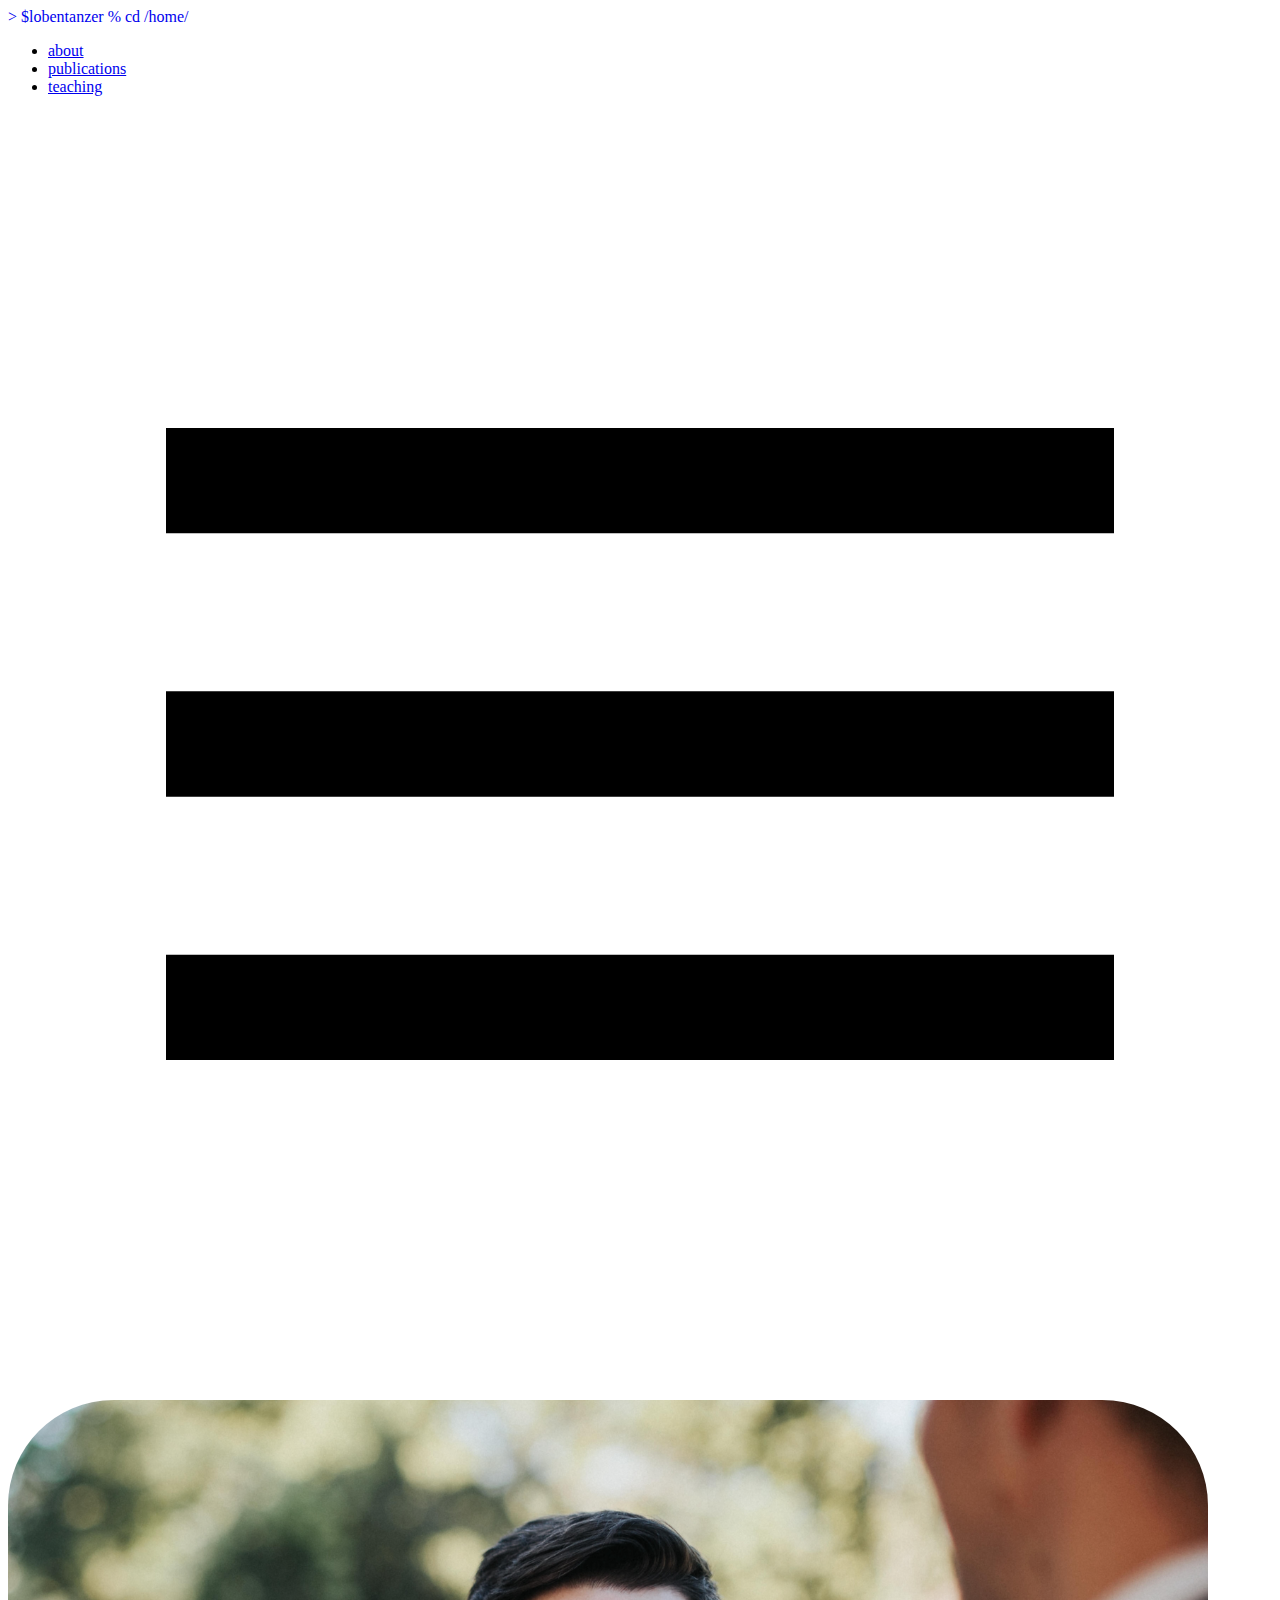
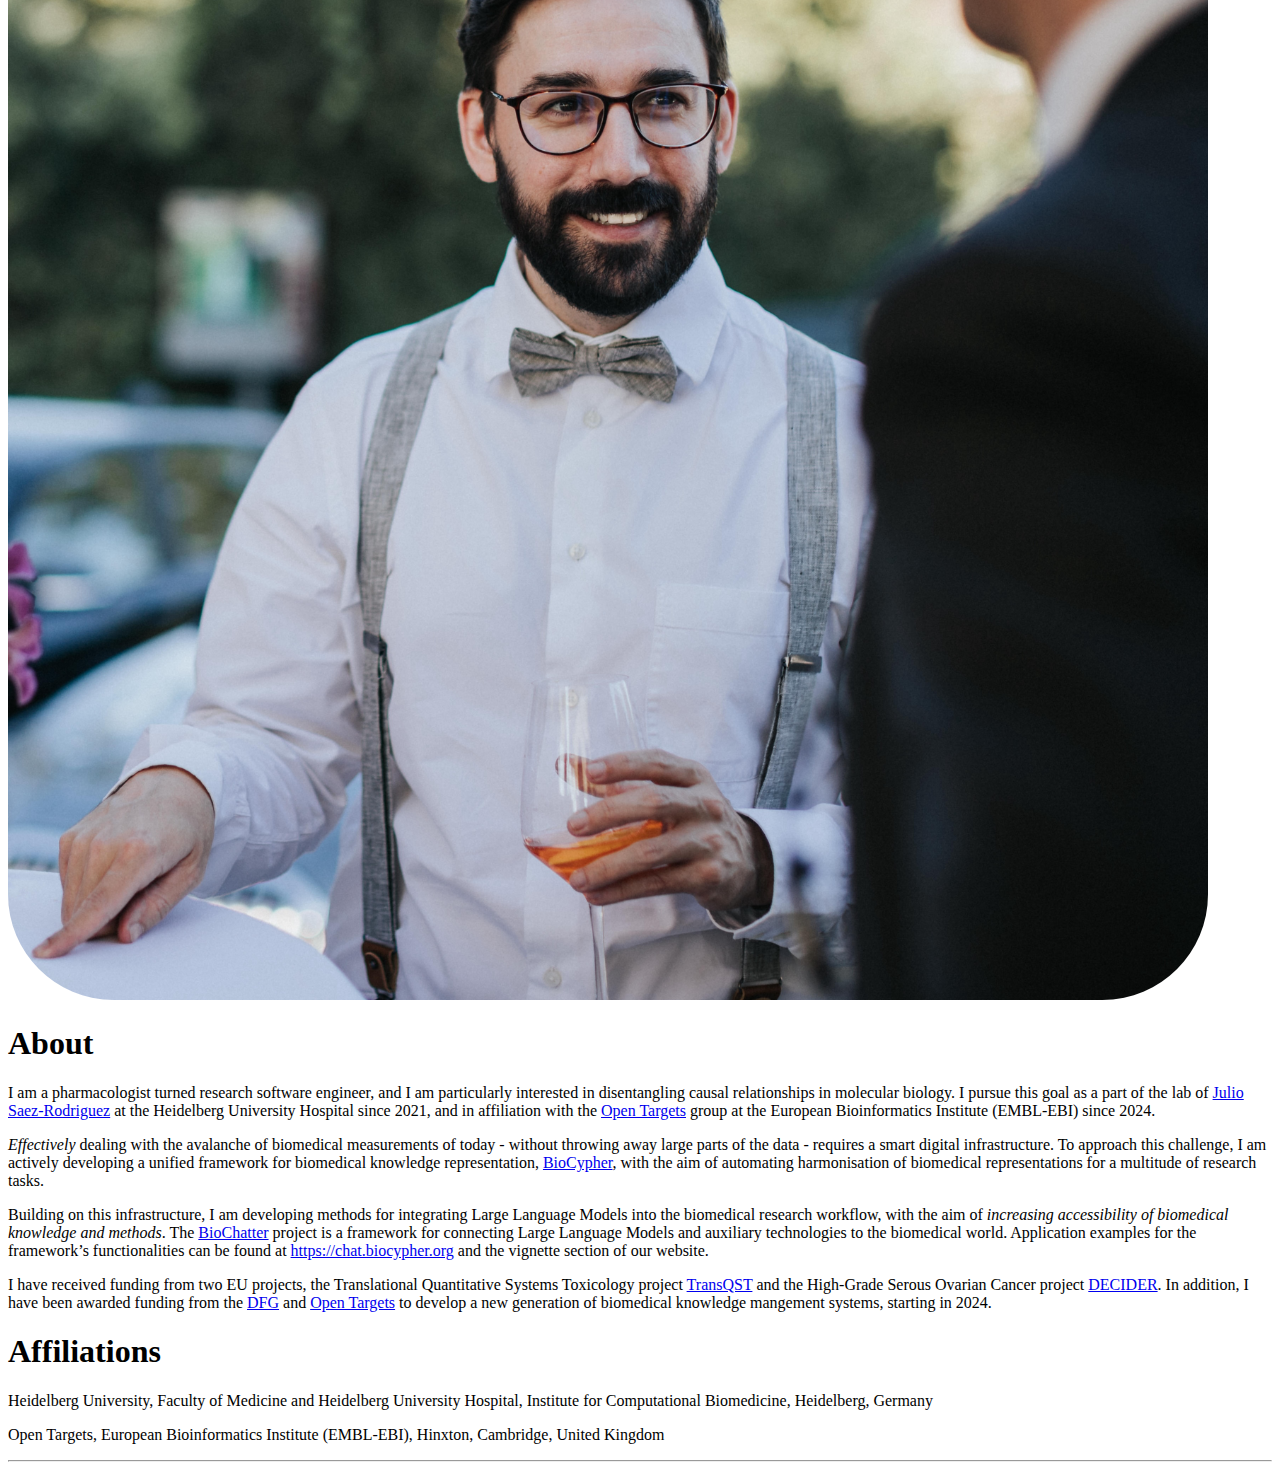
==== about/index.html @ 51810b7b "deploy: slobentanzer/home@6bf77ab55520aca14e0650ab91339bc1e451df35" ====
<!DOCTYPE html>
<html lang="en">
    <head>
        <meta charset="UTF-8">
<meta http-equiv="X-UA-Compatible" content="ie=edge">

<meta name="viewport" content="width=device-width, initial-scale=1, shrink-to-fit=no">
<meta name="author" content="Sebastian Lobentanzer ">
<meta name="description" content="About I am a pharmacologist turned research software engineer, and I am particularly interested in disentangling causal relationships in molecular biology. I pursue this goal as a part of the lab of Julio Saez-Rodriguez at the Heidelberg University Hospital since 2021, and in affiliation with the Open Targets group at the European Bioinformatics Institute (EMBL-EBI) since 2024.
Effectively dealing with the avalanche of biomedical measurements of today - without throwing away large parts of the data - requires a smart digital infrastructure." />
<meta name="keywords" content="" />
<meta name="robots" content="noodp" />
<meta name="theme-color" content="" />
<link rel="canonical" href="https://slobentanzer.github.io/about/" />


    <title>
        
             :: sebastian lobentanzer 
        
    </title>





<link rel="stylesheet" href="https://slobentanzer.github.io/main.949191c1dcc9c4a887997048b240354e47152016d821198f89448496ba42e491.css" integrity="sha256-lJGRwdzJxKiHmXBIskA1TkcVIBbYIRmPiUSElrpC5JE=">



    <link rel="apple-touch-icon" sizes="180x180" href="https://slobentanzer.github.io/apple-touch-icon.png">
    <link rel="icon" type="image/png" sizes="32x32" href="https://slobentanzer.github.io/favicon-32x32.png">
    <link rel="icon" type="image/png" sizes="16x16" href="https://slobentanzer.github.io/favicon-16x16.png">
    <link rel="manifest" href="https://slobentanzer.github.io/site.webmanifest">
    <link rel="mask-icon" href="https://slobentanzer.github.io/safari-pinned-tab.svg" color="">
    <link rel="shortcut icon" href="https://slobentanzer.github.io/favicon.ico">
    <meta name="msapplication-TileColor" content="">


<meta itemprop="name" content="">
<meta itemprop="description" content="About I am a pharmacologist turned research software engineer, and I am particularly interested in disentangling causal relationships in molecular biology. I pursue this goal as a part of the lab of Julio Saez-Rodriguez at the Heidelberg University Hospital since 2021, and in affiliation with the Open Targets group at the European Bioinformatics Institute (EMBL-EBI) since 2024.
Effectively dealing with the avalanche of biomedical measurements of today - without throwing away large parts of the data - requires a smart digital infrastructure.">

<meta itemprop="wordCount" content="253"><meta itemprop="image" content="https://slobentanzer.github.io"/>
<meta itemprop="keywords" content="" />
<meta name="twitter:card" content="summary_large_image"/>
<meta name="twitter:image" content="https://slobentanzer.github.io"/>

<meta name="twitter:title" content=""/>
<meta name="twitter:description" content="About I am a pharmacologist turned research software engineer, and I am particularly interested in disentangling causal relationships in molecular biology. I pursue this goal as a part of the lab of Julio Saez-Rodriguez at the Heidelberg University Hospital since 2021, and in affiliation with the Open Targets group at the European Bioinformatics Institute (EMBL-EBI) since 2024.
Effectively dealing with the avalanche of biomedical measurements of today - without throwing away large parts of the data - requires a smart digital infrastructure."/>



    <meta property="og:title" content="" />
<meta property="og:description" content="About I am a pharmacologist turned research software engineer, and I am particularly interested in disentangling causal relationships in molecular biology. I pursue this goal as a part of the lab of Julio Saez-Rodriguez at the Heidelberg University Hospital since 2021, and in affiliation with the Open Targets group at the European Bioinformatics Institute (EMBL-EBI) since 2024.
Effectively dealing with the avalanche of biomedical measurements of today - without throwing away large parts of the data - requires a smart digital infrastructure." />
<meta property="og:type" content="article" />
<meta property="og:url" content="https://slobentanzer.github.io/about/" /><meta property="og:image" content="https://slobentanzer.github.io"/><meta property="article:section" content="" />


















    </head>

    
        <body>
    
    
        <div class="container">
            <header class="header">
    <span class="header__inner">
        <a href="https://slobentanzer.github.io/" style="text-decoration: none;">
    <div class="logo">
        
            <span class="logo__mark">&gt;</span>
            <span class="logo__text ">
                $lobentanzer % cd /home/</span>
            <span class="logo__cursor" style=
                  "
                   
                   ">
            </span>
        
    </div>
</a>


        <span class="header__right">
            
                <nav class="menu">
    <ul class="menu__inner"><li><a href="https://slobentanzer.github.io/about/">about</a></li><li><a href="https://slobentanzer.github.io/publications/">publications</a></li><li><a href="https://slobentanzer.github.io/teaching/">teaching</a></li>
    </ul>
</nav>

                <span class="menu-trigger">
                    <svg xmlns="http://www.w3.org/2000/svg" viewBox="0 0 24 24">
                        <path d="M0 0h24v24H0z" fill="none"/>
                        <path d="M3 18h18v-2H3v2zm0-5h18v-2H3v2zm0-7v2h18V6H3z"/>
                    </svg>
                </span>
            
        </span>
    </span>
</header>


            <div class="content">
                
    <main class="post">

        <div class="post-info">
            
            </p>
        </div>

        <article>
            <h2 class="post-title"><a href="https://slobentanzer.github.io/about/"></a></h2>

            
            
            

            <div class="post-content">
                <p><img src="https://slobentanzer.github.io/images/full_frame_1200_rounded_edges.png" alt="Profile Picture"></p>
<h1 id="about">About</h1>
<p>I am a pharmacologist turned research software engineer, and I am particularly
interested in disentangling causal relationships in molecular biology. I pursue
this goal as a part of the lab of <a href="https://saezlab.org">Julio Saez-Rodriguez</a> at
the Heidelberg University Hospital since 2021, and in affiliation with the <a href="https://opentargets.org">Open
Targets</a> group at the European Bioinformatics Institute
(EMBL-EBI) since 2024.</p>
<p><em>Effectively</em> dealing with the avalanche of biomedical measurements of
today - without throwing away large parts of the data -  requires a smart
digital infrastructure. To approach this challenge, I am actively developing a
unified framework for biomedical knowledge representation,
<a href="https://biocypher.org">BioCypher</a>, with the aim of automating harmonisation of
biomedical representations for a multitude of research tasks.</p>
<p>Building on this infrastructure, I am developing methods for integrating Large
Language Models into the biomedical research workflow, with the aim of
<em>increasing accessibility of biomedical knowledge and methods</em>. The
<a href="https://biochatter.org">BioChatter</a> project is a framework for connecting Large
Language Models and auxiliary technologies to the biomedical world. Application
examples for the framework&rsquo;s functionalities can be found at
<a href="https://chat.biocypher.org">https://chat.biocypher.org</a> and the vignette
section of our website.</p>
<p>I have received funding from two EU projects, the Translational Quantitative
Systems Toxicology project <a href="https://transqst.org">TransQST</a> and the High-Grade
Serous Ovarian Cancer project <a href="https://deciderproject.eu">DECIDER</a>. In addition,
I have been awarded funding from the <a href="https://dfg.de">DFG</a> and <a href="https://www.opentargets.org">Open
Targets</a> to develop a new generation of biomedical
knowledge mangement systems, starting in 2024.</p>
<h1 id="affiliations">Affiliations</h1>
<p>Heidelberg University, Faculty of Medicine and Heidelberg University Hospital,
Institute for Computational Biomedicine, Heidelberg, Germany</p>
<p>Open Targets, European Bioinformatics Institute (EMBL-EBI), Hinxton, Cambridge,
United Kingdom</p>

            </div>
        </article>

        <hr />

        <div class="post-info">
            
            
  		</div>
    </main>

            </div>

            
                <footer class="footer">
    
    
</footer>

            
        </div>

        



<script type="text/javascript" src="https://slobentanzer.github.io/bundle.min.205d491810c28f95aa953fae884e1c27abe13fdf93ec63b882d0036b248d4a6282eb2d134e4e7225c6ad6e86db87b08488a361ca4a7383d01fcff43f3d57b9c3.js" integrity="sha512-IF1JGBDCj5WqlT&#43;uiE4cJ6vhP9&#43;T7GO4gtADaySNSmKC6y0TTk5yJcatbobbh7CEiKNhykpzg9Afz/Q/PVe5ww=="></script>




    </body>
</html>
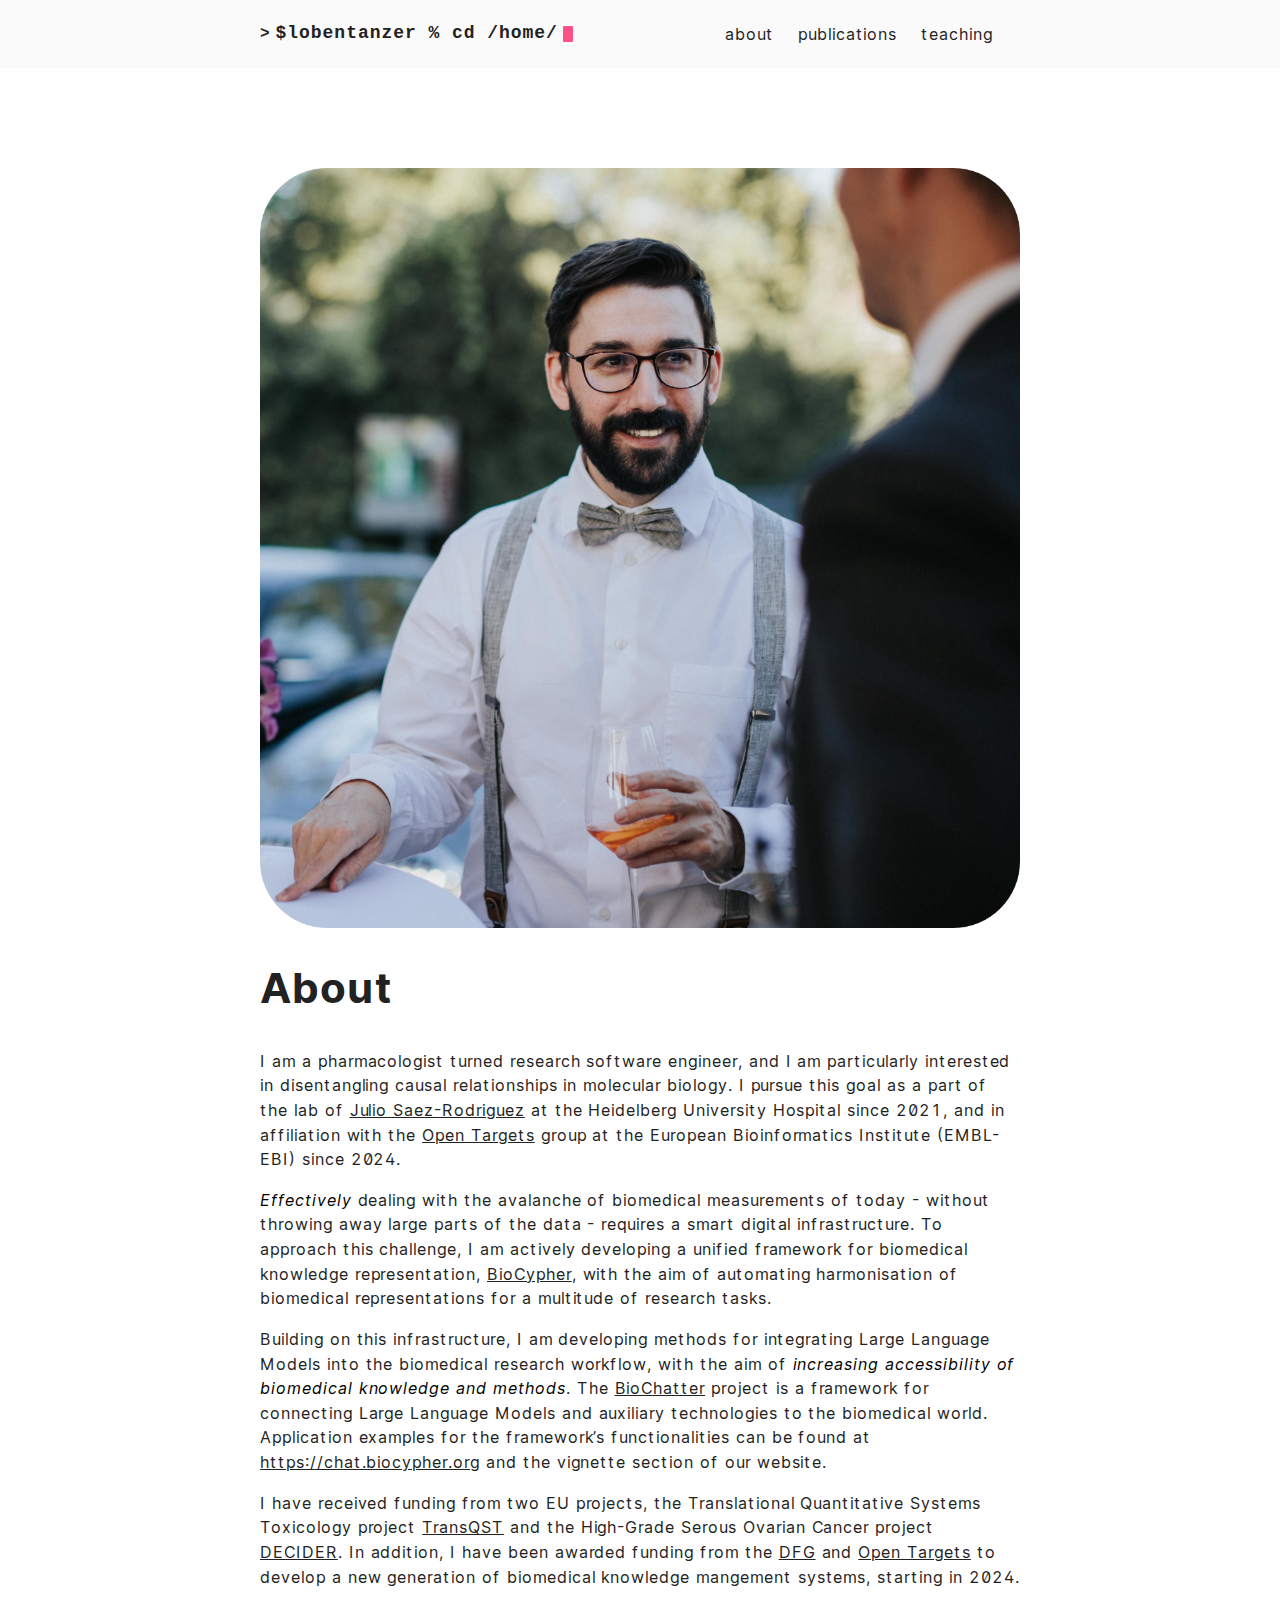
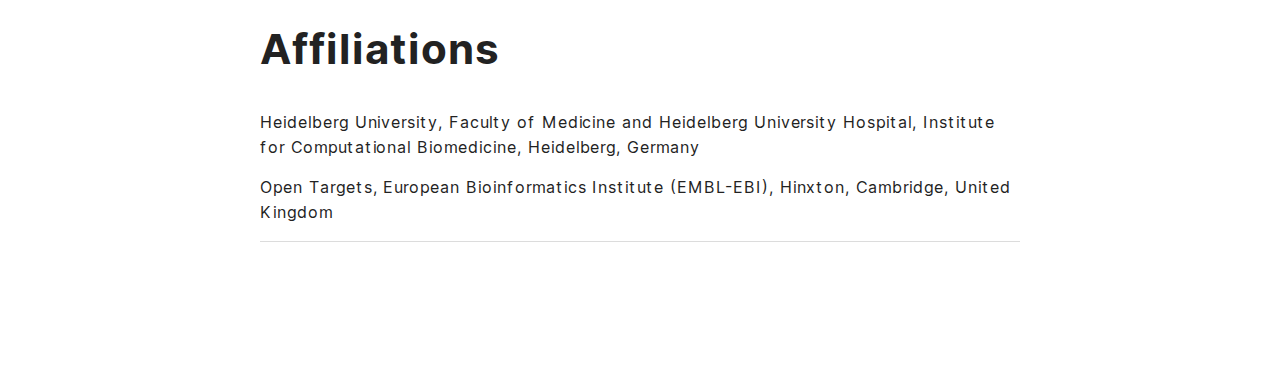
==== commit babbbaed: "deploy: slobentanzer/home@2eb5f9c3fd6d29c1fdbb3e0ebb2cbd7f2d37437a" ====
--- a/about/index.html
+++ b/about/index.html
@@ -5,35 +5,44 @@
 <meta http-equiv="X-UA-Compatible" content="ie=edge">
 
 <meta name="viewport" content="width=device-width, initial-scale=1, shrink-to-fit=no">
-<meta name="author" content="Sebastian Lobentanzer ">
-<meta name="description" content="About I am a pharmacologist turned research software engineer, and I am particularly interested in disentangling causal relationships in molecular biology. I pursue this goal as a part of the lab of Julio Saez-Rodriguez at the Heidelberg University Hospital since 2021, and in affiliation with the Open Targets group at the European Bioinformatics Institute (EMBL-EBI) since 2024.
+<meta name="author"
+    content="">
+<meta name="description"
+    content="About I am a pharmacologist turned research software engineer, and I am particularly interested in disentangling causal relationships in molecular biology. I pursue this goal as a part of the lab of Julio Saez-Rodriguez at the Heidelberg University Hospital since 2021, and in affiliation with the Open Targets group at the European Bioinformatics Institute (EMBL-EBI) since 2024.
 Effectively dealing with the avalanche of biomedical measurements of today - without throwing away large parts of the data - requires a smart digital infrastructure." />
-<meta name="keywords" content="" />
+<meta name="keywords"
+    content="" />
 <meta name="robots" content="noodp" />
 <meta name="theme-color" content="" />
 <link rel="canonical" href="https://slobentanzer.github.io/about/" />
 
 
-    <title>
-        
-             :: sebastian lobentanzer 
-        
-    </title>
-
-
-
-
-
-<link rel="stylesheet" href="https://slobentanzer.github.io/main.949191c1dcc9c4a887997048b240354e47152016d821198f89448496ba42e491.css" integrity="sha256-lJGRwdzJxKiHmXBIskA1TkcVIBbYIRmPiUSElrpC5JE=">
-
-
-
-    <link rel="apple-touch-icon" sizes="180x180" href="https://slobentanzer.github.io/apple-touch-icon.png">
-    <link rel="icon" type="image/png" sizes="32x32" href="https://slobentanzer.github.io/favicon-32x32.png">
-    <link rel="icon" type="image/png" sizes="16x16" href="https://slobentanzer.github.io/favicon-16x16.png">
-    <link rel="manifest" href="https://slobentanzer.github.io/site.webmanifest">
-    <link rel="mask-icon" href="https://slobentanzer.github.io/safari-pinned-tab.svg" color="">
-    <link rel="shortcut icon" href="https://slobentanzer.github.io/favicon.ico">
+<title>
+    
+     :: Sebastian Lobentanzer 
+    
+</title>
+
+
+
+
+
+<link rel="stylesheet" href="/main.min.ab5336003ba331300318b49292c672210905baf1ef5410a739f647e70c8808fa.css" integrity="sha256-q1M2ADujMTADGLSSksZyIQkFuvHvVBCnOfZH5wyICPo=" crossorigin="anonymous">
+
+
+
+
+
+<link rel="stylesheet" type="text/css" href="css/custom.css">
+
+
+
+    <link rel="apple-touch-icon" sizes="180x180" href="/apple-touch-icon.png">
+    <link rel="icon" type="image/png" sizes="32x32" href="/favicon-32x32.png">
+    <link rel="icon" type="image/png" sizes="16x16" href="/favicon-16x16.png">
+    <link rel="manifest" href="/site.webmanifest">
+    <link rel="mask-icon" href="/safari-pinned-tab.svg" color="">
+    <link rel="shortcut icon" href="/favicon.ico">
     <meta name="msapplication-TileColor" content="">
 
 
@@ -52,7 +61,7 @@
 
 
 
-    <meta property="og:title" content="" />
+<meta property="og:title" content="" />
 <meta property="og:description" content="About I am a pharmacologist turned research software engineer, and I am particularly interested in disentangling causal relationships in molecular biology. I pursue this goal as a part of the lab of Julio Saez-Rodriguez at the Heidelberg University Hospital since 2021, and in affiliation with the Open Targets group at the European Bioinformatics Institute (EMBL-EBI) since 2024.
 Effectively dealing with the avalanche of biomedical measurements of today - without throwing away large parts of the data - requires a smart digital infrastructure." />
 <meta property="og:type" content="article" />
@@ -84,7 +93,7 @@
         <div class="container">
             <header class="header">
     <span class="header__inner">
-        <a href="https://slobentanzer.github.io/" style="text-decoration: none;">
+        <a href="/" style="text-decoration: none;">
     <div class="logo">
         
             <span class="logo__mark">&gt;</span>
@@ -101,9 +110,8 @@
 
 
         <span class="header__right">
-            
                 <nav class="menu">
-    <ul class="menu__inner"><li><a href="https://slobentanzer.github.io/about/">about</a></li><li><a href="https://slobentanzer.github.io/publications/">publications</a></li><li><a href="https://slobentanzer.github.io/teaching/">teaching</a></li>
+    <ul class="menu__inner"><li><a href="/about/">about</a></li><li><a href="/publications/">publications</a></li><li><a href="/teaching/">teaching</a></li>
     </ul>
 </nav>
 
@@ -113,7 +121,6 @@
                         <path d="M3 18h18v-2H3v2zm0-5h18v-2H3v2zm0-7v2h18V6H3z"/>
                     </svg>
                 </span>
-            
         </span>
     </span>
 </header>
@@ -136,7 +143,7 @@
             
 
             <div class="post-content">
-                <p><img src="https://slobentanzer.github.io/images/full_frame_1200_rounded_edges.png" alt="Profile Picture"></p>
+                <p><img src="/images/full_frame_1200_rounded_edges.png" alt="Profile Picture"></p>
 <h1 id="about">About</h1>
 <p>I am a pharmacologist turned research software engineer, and I am particularly
 interested in disentangling causal relationships in molecular biology. I pursue
@@ -196,7 +203,7 @@
 
 
 
-<script type="text/javascript" src="https://slobentanzer.github.io/bundle.min.205d491810c28f95aa953fae884e1c27abe13fdf93ec63b882d0036b248d4a6282eb2d134e4e7225c6ad6e86db87b08488a361ca4a7383d01fcff43f3d57b9c3.js" integrity="sha512-IF1JGBDCj5WqlT&#43;uiE4cJ6vhP9&#43;T7GO4gtADaySNSmKC6y0TTk5yJcatbobbh7CEiKNhykpzg9Afz/Q/PVe5ww=="></script>
+<script type="text/javascript" src="/bundle.min.205d491810c28f95aa953fae884e1c27abe13fdf93ec63b882d0036b248d4a6282eb2d134e4e7225c6ad6e86db87b08488a361ca4a7383d01fcff43f3d57b9c3.js" integrity="sha512-IF1JGBDCj5WqlT&#43;uiE4cJ6vhP9&#43;T7GO4gtADaySNSmKC6y0TTk5yJcatbobbh7CEiKNhykpzg9Afz/Q/PVe5ww=="></script>
 
 
 
--- a/main.min.ab5336003ba331300318b49292c672210905baf1ef5410a739f647e70c8808fa.css
+++ b/main.min.ab5336003ba331300318b49292c672210905baf1ef5410a739f647e70c8808fa.css
@@ -0,0 +1 @@
+﻿::-webkit-scrollbar{width:8px;height:8px;background:#212020}::-webkit-scrollbar-thumb{background:#888}::-webkit-scrollbar-thumb:hover{background:#dcdcdc}html{line-height:1.15;-webkit-text-size-adjust:100%}body{margin:0}main{display:block}h1{font-size:2em;margin:.67em 0}hr{box-sizing:content-box;height:0;overflow:visible}pre{font-family:monospace,monospace;font-display:auto;font-size:1em}a{background-color:transparent}abbr[title]{border-bottom:none;text-decoration:underline;text-decoration:underline dotted}b,strong{font-weight:bolder}code,kbd,samp{font-family:monospace,monospace;font-display:auto;font-size:1em}small{font-size:80%}sub,sup{font-size:75%;line-height:0;position:relative;vertical-align:baseline}sub{bottom:-.25em}sup{top:-.5em}img{border-style:none}button,input,optgroup,select,textarea{font-family:inherit;font-display:auto;font-size:100%;line-height:1.15;margin:0}button,input{overflow:visible}button,select{text-transform:none}button,[type=button],[type=reset],[type=submit]{-webkit-appearance:button}button::-moz-focus-inner,[type=button]::-moz-focus-inner,[type=reset]::-moz-focus-inner,[type=submit]::-moz-focus-inner{border-style:none;padding:0}button:-moz-focusring,[type=button]:-moz-focusring,[type=reset]:-moz-focusring,[type=submit]:-moz-focusring{outline:1px dotted ButtonText}fieldset{padding:.35em .75em .625em}legend{box-sizing:border-box;color:inherit;display:table;max-width:100%;padding:0;white-space:normal}progress{vertical-align:baseline}textarea{overflow:auto}[type=checkbox],[type=radio]{box-sizing:border-box;padding:0}[type=number]::-webkit-inner-spin-button,[type=number]::-webkit-outer-spin-button{height:auto}[type=search]{-webkit-appearance:textfield;outline-offset:-2px}[type=search]::-webkit-search-decoration{-webkit-appearance:none}::-webkit-file-upload-button{-webkit-appearance:button;font:inherit}details{display:block}summary{display:list-item}template{display:none}[hidden]{display:none}code[class*=language-],pre[class*=language-]{color:#fff;background:0 0;font-family:Consolas,Monaco,andale mono,ubuntu mono,monospace;font-size:1em;text-align:left;text-shadow:0 -.1em .2em #000;white-space:pre;word-spacing:normal;word-break:normal;word-wrap:normal;line-height:1.5;-moz-tab-size:4;-o-tab-size:4;tab-size:4;-webkit-hyphens:none;-moz-hyphens:none;-ms-hyphens:none;hyphens:none}pre[class*=language-],:not(pre)>code[class*=language-]{background:#141414}pre[class*=language-]{border-radius:.5em;border:.3em solid #545454;box-shadow:1px 1px .5em black inset;margin:.5em 0;overflow:auto;padding:1em}pre[class*=language-]::-moz-selection{background:#27292a}pre[class*=language-]::selection{background:#27292a}pre[class*=language-]::-moz-selection,pre[class*=language-] ::-moz-selection,code[class*=language-]::-moz-selection,code[class*=language-] ::-moz-selection{text-shadow:none;background:rgba(237,237,237,.15)}pre[class*=language-]::selection,pre[class*=language-] ::selection,code[class*=language-]::selection,code[class*=language-] ::selection{text-shadow:none;background:rgba(237,237,237,.15)}:not(pre)>code[class*=language-]{border-radius:.3em;border:.13em solid #545454;box-shadow:1px 1px .3em -.1em black inset;padding:.15em .2em .05em;white-space:normal}.token.comment,.token.prolog,.token.doctype,.token.cdata{color:#787878}.token.punctuation{opacity:.7}.token.namespace{opacity:.7}.token.tag,.token.boolean,.token.number,.token.deleted{color:#cf694a}.token.keyword,.token.property,.token.selector,.token.constant,.token.symbol,.token.builtin{color:#f9ee9a}.token.attr-name,.token.attr-value,.token.string,.token.char,.token.operator,.token.entity,.token.url,.language-css .token.string,.style .token.string,.token.variable,.token.inserted{color:#919e6b}.token.atrule{color:#7386a5}.token.regex,.token.important{color:#e9c163}.token.important,.token.bold{font-weight:700}.token.italic{font-style:italic}.token.entity{cursor:help}pre[data-line]{padding:1em 0 1em 3em;position:relative}.language-markup .token.tag,.language-markup .token.attr-name,.language-markup .token.punctuation{color:#ad895c}.token{position:relative;z-index:1}.line-highlight{background:rgba(84,84,84,.25);background:linear-gradient(to right,rgba(84,84,84,.1) 70%,rgba(84,84,84,0));border-bottom:1px dashed #545454;border-top:1px dashed #545454;left:0;line-height:inherit;margin-top:.75em;padding:inherit 0;pointer-events:none;position:absolute;right:0;white-space:pre;z-index:0}.line-highlight:before,.line-highlight[data-end]:after{background-color:#8794a6;border-radius:999px;box-shadow:0 1px white;color:#f5f2f0;content:attr(data-start);font:700 65%/1.5 sans-serif;left:.6em;min-width:1em;padding:0 .5em;position:absolute;text-align:center;text-shadow:none;top:.4em;vertical-align:.3em}.line-highlight[data-end]:after{bottom:.4em;content:attr(data-end);top:auto}pre[data-line]{position:relative;padding:1em 0 1em 3em}.line-highlight{position:absolute;left:0;right:0;padding:inherit 0;margin-top:1em;background:rgba(153,122,102,8%);background:linear-gradient(to right,rgba(153,122,102,.1) 70%,rgba(153,122,102,0));pointer-events:none;line-height:inherit;white-space:pre}@media print{.line-highlight{-webkit-print-color-adjust:exact;color-adjust:exact}}.line-highlight:before,.line-highlight[data-end]:after{content:attr(data-start);position:absolute;top:.4em;left:.6em;min-width:1em;padding:0 .5em;background-color:rgba(153,122,102,.4);color:#f5f2f0;font:700 65%/1.5 sans-serif;text-align:center;vertical-align:.3em;border-radius:999px;text-shadow:none;box-shadow:0 1px white}.line-highlight[data-end]:after{content:attr(data-end);top:auto;bottom:.4em}.line-numbers .line-highlight:before,.line-numbers .line-highlight:after{content:none}pre[id].linkable-line-numbers span.line-numbers-rows{pointer-events:all}pre[id].linkable-line-numbers span.line-numbers-rows>span:before{cursor:pointer}pre[id].linkable-line-numbers span.line-numbers-rows>span:hover:before{background-color:rgba(128,128,128,.2)}pre[class*=language-].line-numbers{position:relative;padding-left:3.8em;counter-reset:linenumber}pre[class*=language-].line-numbers>code{position:relative;white-space:inherit}.line-numbers .line-numbers-rows{position:absolute;pointer-events:none;top:0;font-size:100%;left:-3.8em;width:3em;letter-spacing:-1px;border-right:1px solid #999;-webkit-user-select:none;-moz-user-select:none;-ms-user-select:none;user-select:none}.line-numbers-rows>span{display:block;counter-increment:linenumber}.line-numbers-rows>span:before{content:counter(linenumber);color:#999;display:block;padding-right:.8em;text-align:right}div.code-toolbar{position:relative}div.code-toolbar>.toolbar{position:absolute;top:.3em;right:.2em;transition:opacity .3s ease-in-out;opacity:0}div.code-toolbar:hover>.toolbar{opacity:1}div.code-toolbar:focus-within>.toolbar{opacity:1}div.code-toolbar>.toolbar .toolbar-item{display:inline-block}div.code-toolbar>.toolbar a{cursor:pointer}div.code-toolbar>.toolbar button{background:0 0;border:0;color:inherit;font:inherit;line-height:normal;overflow:visible;padding:0;-webkit-user-select:none;-moz-user-select:none;-ms-user-select:none}div.code-toolbar>.toolbar a,div.code-toolbar>.toolbar button,div.code-toolbar>.toolbar span{color:#bbb;font-size:.8em;padding:0 .5em;background:#f5f2f0;background:rgba(224,224,224,.2);box-shadow:0 2px rgba(0,0,0,.2);border-radius:.5em}div.code-toolbar>.toolbar a:hover,div.code-toolbar>.toolbar a:focus,div.code-toolbar>.toolbar button:hover,div.code-toolbar>.toolbar button:focus,div.code-toolbar>.toolbar span:hover,div.code-toolbar>.toolbar span:focus{color:inherit;text-decoration:none}.fib{background-size:contain;background-position:50%;background-repeat:no-repeat}.fi{background-size:contain;background-position:50%;background-repeat:no-repeat;position:relative;display:inline-block;width:1.33333333em;line-height:1em}.fi:before{content:'\00a0'}.fi.fis{width:1em}.fi-xx{background-image:url(../flags/4x3/xx.svg)}.fi-xx.fis{background-image:url(../flags/1x1/xx.svg)}.fi-ad{background-image:url(../flags/4x3/ad.svg)}.fi-ad.fis{background-image:url(../flags/1x1/ad.svg)}.fi-ae{background-image:url(../flags/4x3/ae.svg)}.fi-ae.fis{background-image:url(../flags/1x1/ae.svg)}.fi-af{background-image:url(../flags/4x3/af.svg)}.fi-af.fis{background-image:url(../flags/1x1/af.svg)}.fi-ag{background-image:url(../flags/4x3/ag.svg)}.fi-ag.fis{background-image:url(../flags/1x1/ag.svg)}.fi-ai{background-image:url(../flags/4x3/ai.svg)}.fi-ai.fis{background-image:url(../flags/1x1/ai.svg)}.fi-al{background-image:url(../flags/4x3/al.svg)}.fi-al.fis{background-image:url(../flags/1x1/al.svg)}.fi-am{background-image:url(../flags/4x3/am.svg)}.fi-am.fis{background-image:url(../flags/1x1/am.svg)}.fi-ao{background-image:url(../flags/4x3/ao.svg)}.fi-ao.fis{background-image:url(../flags/1x1/ao.svg)}.fi-aq{background-image:url(../flags/4x3/aq.svg)}.fi-aq.fis{background-image:url(../flags/1x1/aq.svg)}.fi-ar{background-image:url(../flags/4x3/ar.svg)}.fi-ar.fis{background-image:url(../flags/1x1/ar.svg)}.fi-as{background-image:url(../flags/4x3/as.svg)}.fi-as.fis{background-image:url(../flags/1x1/as.svg)}.fi-at{background-image:url(../flags/4x3/at.svg)}.fi-at.fis{background-image:url(../flags/1x1/at.svg)}.fi-au{background-image:url(../flags/4x3/au.svg)}.fi-au.fis{background-image:url(../flags/1x1/au.svg)}.fi-aw{background-image:url(../flags/4x3/aw.svg)}.fi-aw.fis{background-image:url(../flags/1x1/aw.svg)}.fi-ax{background-image:url(../flags/4x3/ax.svg)}.fi-ax.fis{background-image:url(../flags/1x1/ax.svg)}.fi-az{background-image:url(../flags/4x3/az.svg)}.fi-az.fis{background-image:url(../flags/1x1/az.svg)}.fi-ba{background-image:url(../flags/4x3/ba.svg)}.fi-ba.fis{background-image:url(../flags/1x1/ba.svg)}.fi-bb{background-image:url(../flags/4x3/bb.svg)}.fi-bb.fis{background-image:url(../flags/1x1/bb.svg)}.fi-bd{background-image:url(../flags/4x3/bd.svg)}.fi-bd.fis{background-image:url(../flags/1x1/bd.svg)}.fi-be{background-image:url(../flags/4x3/be.svg)}.fi-be.fis{background-image:url(../flags/1x1/be.svg)}.fi-bf{background-image:url(../flags/4x3/bf.svg)}.fi-bf.fis{background-image:url(../flags/1x1/bf.svg)}.fi-bg{background-image:url(../flags/4x3/bg.svg)}.fi-bg.fis{background-image:url(../flags/1x1/bg.svg)}.fi-bh{background-image:url(../flags/4x3/bh.svg)}.fi-bh.fis{background-image:url(../flags/1x1/bh.svg)}.fi-bi{background-image:url(../flags/4x3/bi.svg)}.fi-bi.fis{background-image:url(../flags/1x1/bi.svg)}.fi-bj{background-image:url(../flags/4x3/bj.svg)}.fi-bj.fis{background-image:url(../flags/1x1/bj.svg)}.fi-bl{background-image:url(../flags/4x3/bl.svg)}.fi-bl.fis{background-image:url(../flags/1x1/bl.svg)}.fi-bm{background-image:url(../flags/4x3/bm.svg)}.fi-bm.fis{background-image:url(../flags/1x1/bm.svg)}.fi-bn{background-image:url(../flags/4x3/bn.svg)}.fi-bn.fis{background-image:url(../flags/1x1/bn.svg)}.fi-bo{background-image:url(../flags/4x3/bo.svg)}.fi-bo.fis{background-image:url(../flags/1x1/bo.svg)}.fi-bq{background-image:url(../flags/4x3/bq.svg)}.fi-bq.fis{background-image:url(../flags/1x1/bq.svg)}.fi-br{background-image:url(../flags/4x3/br.svg)}.fi-br.fis{background-image:url(../flags/1x1/br.svg)}.fi-bs{background-image:url(../flags/4x3/bs.svg)}.fi-bs.fis{background-image:url(../flags/1x1/bs.svg)}.fi-bt{background-image:url(../flags/4x3/bt.svg)}.fi-bt.fis{background-image:url(../flags/1x1/bt.svg)}.fi-bv{background-image:url(../flags/4x3/bv.svg)}.fi-bv.fis{background-image:url(../flags/1x1/bv.svg)}.fi-bw{background-image:url(../flags/4x3/bw.svg)}.fi-bw.fis{background-image:url(../flags/1x1/bw.svg)}.fi-by{background-image:url(../flags/4x3/by.svg)}.fi-by.fis{background-image:url(../flags/1x1/by.svg)}.fi-bz{background-image:url(../flags/4x3/bz.svg)}.fi-bz.fis{background-image:url(../flags/1x1/bz.svg)}.fi-ca{background-image:url(../flags/4x3/ca.svg)}.fi-ca.fis{background-image:url(../flags/1x1/ca.svg)}.fi-cc{background-image:url(../flags/4x3/cc.svg)}.fi-cc.fis{background-image:url(../flags/1x1/cc.svg)}.fi-cd{background-image:url(../flags/4x3/cd.svg)}.fi-cd.fis{background-image:url(../flags/1x1/cd.svg)}.fi-cf{background-image:url(../flags/4x3/cf.svg)}.fi-cf.fis{background-image:url(../flags/1x1/cf.svg)}.fi-cg{background-image:url(../flags/4x3/cg.svg)}.fi-cg.fis{background-image:url(../flags/1x1/cg.svg)}.fi-ch{background-image:url(../flags/4x3/ch.svg)}.fi-ch.fis{background-image:url(../flags/1x1/ch.svg)}.fi-ci{background-image:url(../flags/4x3/ci.svg)}.fi-ci.fis{background-image:url(../flags/1x1/ci.svg)}.fi-ck{background-image:url(../flags/4x3/ck.svg)}.fi-ck.fis{background-image:url(../flags/1x1/ck.svg)}.fi-cl{background-image:url(../flags/4x3/cl.svg)}.fi-cl.fis{background-image:url(../flags/1x1/cl.svg)}.fi-cm{background-image:url(../flags/4x3/cm.svg)}.fi-cm.fis{background-image:url(../flags/1x1/cm.svg)}.fi-cn{background-image:url(../flags/4x3/cn.svg)}.fi-cn.fis{background-image:url(../flags/1x1/cn.svg)}.fi-co{background-image:url(../flags/4x3/co.svg)}.fi-co.fis{background-image:url(../flags/1x1/co.svg)}.fi-cr{background-image:url(../flags/4x3/cr.svg)}.fi-cr.fis{background-image:url(../flags/1x1/cr.svg)}.fi-cu{background-image:url(../flags/4x3/cu.svg)}.fi-cu.fis{background-image:url(../flags/1x1/cu.svg)}.fi-cv{background-image:url(../flags/4x3/cv.svg)}.fi-cv.fis{background-image:url(../flags/1x1/cv.svg)}.fi-cw{background-image:url(../flags/4x3/cw.svg)}.fi-cw.fis{background-image:url(../flags/1x1/cw.svg)}.fi-cx{background-image:url(../flags/4x3/cx.svg)}.fi-cx.fis{background-image:url(../flags/1x1/cx.svg)}.fi-cy{background-image:url(../flags/4x3/cy.svg)}.fi-cy.fis{background-image:url(../flags/1x1/cy.svg)}.fi-cz{background-image:url(../flags/4x3/cz.svg)}.fi-cz.fis{background-image:url(../flags/1x1/cz.svg)}.fi-de{background-image:url(../flags/4x3/de.svg)}.fi-de.fis{background-image:url(../flags/1x1/de.svg)}.fi-dj{background-image:url(../flags/4x3/dj.svg)}.fi-dj.fis{background-image:url(../flags/1x1/dj.svg)}.fi-dk{background-image:url(../flags/4x3/dk.svg)}.fi-dk.fis{background-image:url(../flags/1x1/dk.svg)}.fi-dm{background-image:url(../flags/4x3/dm.svg)}.fi-dm.fis{background-image:url(../flags/1x1/dm.svg)}.fi-do{background-image:url(../flags/4x3/do.svg)}.fi-do.fis{background-image:url(../flags/1x1/do.svg)}.fi-dz{background-image:url(../flags/4x3/dz.svg)}.fi-dz.fis{background-image:url(../flags/1x1/dz.svg)}.fi-ec{background-image:url(../flags/4x3/ec.svg)}.fi-ec.fis{background-image:url(../flags/1x1/ec.svg)}.fi-ee{background-image:url(../flags/4x3/ee.svg)}.fi-ee.fis{background-image:url(../flags/1x1/ee.svg)}.fi-eg{background-image:url(../flags/4x3/eg.svg)}.fi-eg.fis{background-image:url(../flags/1x1/eg.svg)}.fi-eh{background-image:url(../flags/4x3/eh.svg)}.fi-eh.fis{background-image:url(../flags/1x1/eh.svg)}.fi-er{background-image:url(../flags/4x3/er.svg)}.fi-er.fis{background-image:url(../flags/1x1/er.svg)}.fi-es{background-image:url(../flags/4x3/es.svg)}.fi-es.fis{background-image:url(../flags/1x1/es.svg)}.fi-et{background-image:url(../flags/4x3/et.svg)}.fi-et.fis{background-image:url(../flags/1x1/et.svg)}.fi-fi{background-image:url(../flags/4x3/fi.svg)}.fi-fi.fis{background-image:url(../flags/1x1/fi.svg)}.fi-fj{background-image:url(../flags/4x3/fj.svg)}.fi-fj.fis{background-image:url(../flags/1x1/fj.svg)}.fi-fk{background-image:url(../flags/4x3/fk.svg)}.fi-fk.fis{background-image:url(../flags/1x1/fk.svg)}.fi-fm{background-image:url(../flags/4x3/fm.svg)}.fi-fm.fis{background-image:url(../flags/1x1/fm.svg)}.fi-fo{background-image:url(../flags/4x3/fo.svg)}.fi-fo.fis{background-image:url(../flags/1x1/fo.svg)}.fi-fr{background-image:url(../flags/4x3/fr.svg)}.fi-fr.fis{background-image:url(../flags/1x1/fr.svg)}.fi-ga{background-image:url(../flags/4x3/ga.svg)}.fi-ga.fis{background-image:url(../flags/1x1/ga.svg)}.fi-gb{background-image:url(../flags/4x3/gb.svg)}.fi-gb.fis{background-image:url(../flags/1x1/gb.svg)}.fi-gd{background-image:url(../flags/4x3/gd.svg)}.fi-gd.fis{background-image:url(../flags/1x1/gd.svg)}.fi-ge{background-image:url(../flags/4x3/ge.svg)}.fi-ge.fis{background-image:url(../flags/1x1/ge.svg)}.fi-gf{background-image:url(../flags/4x3/gf.svg)}.fi-gf.fis{background-image:url(../flags/1x1/gf.svg)}.fi-gg{background-image:url(../flags/4x3/gg.svg)}.fi-gg.fis{background-image:url(../flags/1x1/gg.svg)}.fi-gh{background-image:url(../flags/4x3/gh.svg)}.fi-gh.fis{background-image:url(../flags/1x1/gh.svg)}.fi-gi{background-image:url(../flags/4x3/gi.svg)}.fi-gi.fis{background-image:url(../flags/1x1/gi.svg)}.fi-gl{background-image:url(../flags/4x3/gl.svg)}.fi-gl.fis{background-image:url(../flags/1x1/gl.svg)}.fi-gm{background-image:url(../flags/4x3/gm.svg)}.fi-gm.fis{background-image:url(../flags/1x1/gm.svg)}.fi-gn{background-image:url(../flags/4x3/gn.svg)}.fi-gn.fis{background-image:url(../flags/1x1/gn.svg)}.fi-gp{background-image:url(../flags/4x3/gp.svg)}.fi-gp.fis{background-image:url(../flags/1x1/gp.svg)}.fi-gq{background-image:url(../flags/4x3/gq.svg)}.fi-gq.fis{background-image:url(../flags/1x1/gq.svg)}.fi-gr{background-image:url(../flags/4x3/gr.svg)}.fi-gr.fis{background-image:url(../flags/1x1/gr.svg)}.fi-gs{background-image:url(../flags/4x3/gs.svg)}.fi-gs.fis{background-image:url(../flags/1x1/gs.svg)}.fi-gt{background-image:url(../flags/4x3/gt.svg)}.fi-gt.fis{background-image:url(../flags/1x1/gt.svg)}.fi-gu{background-image:url(../flags/4x3/gu.svg)}.fi-gu.fis{background-image:url(../flags/1x1/gu.svg)}.fi-gw{background-image:url(../flags/4x3/gw.svg)}.fi-gw.fis{background-image:url(../flags/1x1/gw.svg)}.fi-gy{background-image:url(../flags/4x3/gy.svg)}.fi-gy.fis{background-image:url(../flags/1x1/gy.svg)}.fi-hk{background-image:url(../flags/4x3/hk.svg)}.fi-hk.fis{background-image:url(../flags/1x1/hk.svg)}.fi-hm{background-image:url(../flags/4x3/hm.svg)}.fi-hm.fis{background-image:url(../flags/1x1/hm.svg)}.fi-hn{background-image:url(../flags/4x3/hn.svg)}.fi-hn.fis{background-image:url(../flags/1x1/hn.svg)}.fi-hr{background-image:url(../flags/4x3/hr.svg)}.fi-hr.fis{background-image:url(../flags/1x1/hr.svg)}.fi-ht{background-image:url(../flags/4x3/ht.svg)}.fi-ht.fis{background-image:url(../flags/1x1/ht.svg)}.fi-hu{background-image:url(../flags/4x3/hu.svg)}.fi-hu.fis{background-image:url(../flags/1x1/hu.svg)}.fi-id{background-image:url(../flags/4x3/id.svg)}.fi-id.fis{background-image:url(../flags/1x1/id.svg)}.fi-ie{background-image:url(../flags/4x3/ie.svg)}.fi-ie.fis{background-image:url(../flags/1x1/ie.svg)}.fi-il{background-image:url(../flags/4x3/il.svg)}.fi-il.fis{background-image:url(../flags/1x1/il.svg)}.fi-im{background-image:url(../flags/4x3/im.svg)}.fi-im.fis{background-image:url(../flags/1x1/im.svg)}.fi-in{background-image:url(../flags/4x3/in.svg)}.fi-in.fis{background-image:url(../flags/1x1/in.svg)}.fi-io{background-image:url(../flags/4x3/io.svg)}.fi-io.fis{background-image:url(../flags/1x1/io.svg)}.fi-iq{background-image:url(../flags/4x3/iq.svg)}.fi-iq.fis{background-image:url(../flags/1x1/iq.svg)}.fi-ir{background-image:url(../flags/4x3/ir.svg)}.fi-ir.fis{background-image:url(../flags/1x1/ir.svg)}.fi-is{background-image:url(../flags/4x3/is.svg)}.fi-is.fis{background-image:url(../flags/1x1/is.svg)}.fi-it{background-image:url(../flags/4x3/it.svg)}.fi-it.fis{background-image:url(../flags/1x1/it.svg)}.fi-je{background-image:url(../flags/4x3/je.svg)}.fi-je.fis{background-image:url(../flags/1x1/je.svg)}.fi-jm{background-image:url(../flags/4x3/jm.svg)}.fi-jm.fis{background-image:url(../flags/1x1/jm.svg)}.fi-jo{background-image:url(../flags/4x3/jo.svg)}.fi-jo.fis{background-image:url(../flags/1x1/jo.svg)}.fi-jp{background-image:url(../flags/4x3/jp.svg)}.fi-jp.fis{background-image:url(../flags/1x1/jp.svg)}.fi-ke{background-image:url(../flags/4x3/ke.svg)}.fi-ke.fis{background-image:url(../flags/1x1/ke.svg)}.fi-kg{background-image:url(../flags/4x3/kg.svg)}.fi-kg.fis{background-image:url(../flags/1x1/kg.svg)}.fi-kh{background-image:url(../flags/4x3/kh.svg)}.fi-kh.fis{background-image:url(../flags/1x1/kh.svg)}.fi-ki{background-image:url(../flags/4x3/ki.svg)}.fi-ki.fis{background-image:url(../flags/1x1/ki.svg)}.fi-km{background-image:url(../flags/4x3/km.svg)}.fi-km.fis{background-image:url(../flags/1x1/km.svg)}.fi-kn{background-image:url(../flags/4x3/kn.svg)}.fi-kn.fis{background-image:url(../flags/1x1/kn.svg)}.fi-kp{background-image:url(../flags/4x3/kp.svg)}.fi-kp.fis{background-image:url(../flags/1x1/kp.svg)}.fi-kr{background-image:url(../flags/4x3/kr.svg)}.fi-kr.fis{background-image:url(../flags/1x1/kr.svg)}.fi-kw{background-image:url(../flags/4x3/kw.svg)}.fi-kw.fis{background-image:url(../flags/1x1/kw.svg)}.fi-ky{background-image:url(../flags/4x3/ky.svg)}.fi-ky.fis{background-image:url(../flags/1x1/ky.svg)}.fi-kz{background-image:url(../flags/4x3/kz.svg)}.fi-kz.fis{background-image:url(../flags/1x1/kz.svg)}.fi-la{background-image:url(../flags/4x3/la.svg)}.fi-la.fis{background-image:url(../flags/1x1/la.svg)}.fi-lb{background-image:url(../flags/4x3/lb.svg)}.fi-lb.fis{background-image:url(../flags/1x1/lb.svg)}.fi-lc{background-image:url(../flags/4x3/lc.svg)}.fi-lc.fis{background-image:url(../flags/1x1/lc.svg)}.fi-li{background-image:url(../flags/4x3/li.svg)}.fi-li.fis{background-image:url(../flags/1x1/li.svg)}.fi-lk{background-image:url(../flags/4x3/lk.svg)}.fi-lk.fis{background-image:url(../flags/1x1/lk.svg)}.fi-lr{background-image:url(../flags/4x3/lr.svg)}.fi-lr.fis{background-image:url(../flags/1x1/lr.svg)}.fi-ls{background-image:url(../flags/4x3/ls.svg)}.fi-ls.fis{background-image:url(../flags/1x1/ls.svg)}.fi-lt{background-image:url(../flags/4x3/lt.svg)}.fi-lt.fis{background-image:url(../flags/1x1/lt.svg)}.fi-lu{background-image:url(../flags/4x3/lu.svg)}.fi-lu.fis{background-image:url(../flags/1x1/lu.svg)}.fi-lv{background-image:url(../flags/4x3/lv.svg)}.fi-lv.fis{background-image:url(../flags/1x1/lv.svg)}.fi-ly{background-image:url(../flags/4x3/ly.svg)}.fi-ly.fis{background-image:url(../flags/1x1/ly.svg)}.fi-ma{background-image:url(../flags/4x3/ma.svg)}.fi-ma.fis{background-image:url(../flags/1x1/ma.svg)}.fi-mc{background-image:url(../flags/4x3/mc.svg)}.fi-mc.fis{background-image:url(../flags/1x1/mc.svg)}.fi-md{background-image:url(../flags/4x3/md.svg)}.fi-md.fis{background-image:url(../flags/1x1/md.svg)}.fi-me{background-image:url(../flags/4x3/me.svg)}.fi-me.fis{background-image:url(../flags/1x1/me.svg)}.fi-mf{background-image:url(../flags/4x3/mf.svg)}.fi-mf.fis{background-image:url(../flags/1x1/mf.svg)}.fi-mg{background-image:url(../flags/4x3/mg.svg)}.fi-mg.fis{background-image:url(../flags/1x1/mg.svg)}.fi-mh{background-image:url(../flags/4x3/mh.svg)}.fi-mh.fis{background-image:url(../flags/1x1/mh.svg)}.fi-mk{background-image:url(../flags/4x3/mk.svg)}.fi-mk.fis{background-image:url(../flags/1x1/mk.svg)}.fi-ml{background-image:url(../flags/4x3/ml.svg)}.fi-ml.fis{background-image:url(../flags/1x1/ml.svg)}.fi-mm{background-image:url(../flags/4x3/mm.svg)}.fi-mm.fis{background-image:url(../flags/1x1/mm.svg)}.fi-mn{background-image:url(../flags/4x3/mn.svg)}.fi-mn.fis{background-image:url(../flags/1x1/mn.svg)}.fi-mo{background-image:url(../flags/4x3/mo.svg)}.fi-mo.fis{background-image:url(../flags/1x1/mo.svg)}.fi-mp{background-image:url(../flags/4x3/mp.svg)}.fi-mp.fis{background-image:url(../flags/1x1/mp.svg)}.fi-mq{background-image:url(../flags/4x3/mq.svg)}.fi-mq.fis{background-image:url(../flags/1x1/mq.svg)}.fi-mr{background-image:url(../flags/4x3/mr.svg)}.fi-mr.fis{background-image:url(../flags/1x1/mr.svg)}.fi-ms{background-image:url(../flags/4x3/ms.svg)}.fi-ms.fis{background-image:url(../flags/1x1/ms.svg)}.fi-mt{background-image:url(../flags/4x3/mt.svg)}.fi-mt.fis{background-image:url(../flags/1x1/mt.svg)}.fi-mu{background-image:url(../flags/4x3/mu.svg)}.fi-mu.fis{background-image:url(../flags/1x1/mu.svg)}.fi-mv{background-image:url(../flags/4x3/mv.svg)}.fi-mv.fis{background-image:url(../flags/1x1/mv.svg)}.fi-mw{background-image:url(../flags/4x3/mw.svg)}.fi-mw.fis{background-image:url(../flags/1x1/mw.svg)}.fi-mx{background-image:url(../flags/4x3/mx.svg)}.fi-mx.fis{background-image:url(../flags/1x1/mx.svg)}.fi-my{background-image:url(../flags/4x3/my.svg)}.fi-my.fis{background-image:url(../flags/1x1/my.svg)}.fi-mz{background-image:url(../flags/4x3/mz.svg)}.fi-mz.fis{background-image:url(../flags/1x1/mz.svg)}.fi-na{background-image:url(../flags/4x3/na.svg)}.fi-na.fis{background-image:url(../flags/1x1/na.svg)}.fi-nc{background-image:url(../flags/4x3/nc.svg)}.fi-nc.fis{background-image:url(../flags/1x1/nc.svg)}.fi-ne{background-image:url(../flags/4x3/ne.svg)}.fi-ne.fis{background-image:url(../flags/1x1/ne.svg)}.fi-nf{background-image:url(../flags/4x3/nf.svg)}.fi-nf.fis{background-image:url(../flags/1x1/nf.svg)}.fi-ng{background-image:url(../flags/4x3/ng.svg)}.fi-ng.fis{background-image:url(../flags/1x1/ng.svg)}.fi-ni{background-image:url(../flags/4x3/ni.svg)}.fi-ni.fis{background-image:url(../flags/1x1/ni.svg)}.fi-nl{background-image:url(../flags/4x3/nl.svg)}.fi-nl.fis{background-image:url(../flags/1x1/nl.svg)}.fi-no{background-image:url(../flags/4x3/no.svg)}.fi-no.fis{background-image:url(../flags/1x1/no.svg)}.fi-np{background-image:url(../flags/4x3/np.svg)}.fi-np.fis{background-image:url(../flags/1x1/np.svg)}.fi-nr{background-image:url(../flags/4x3/nr.svg)}.fi-nr.fis{background-image:url(../flags/1x1/nr.svg)}.fi-nu{background-image:url(../flags/4x3/nu.svg)}.fi-nu.fis{background-image:url(../flags/1x1/nu.svg)}.fi-nz{background-image:url(../flags/4x3/nz.svg)}.fi-nz.fis{background-image:url(../flags/1x1/nz.svg)}.fi-om{background-image:url(../flags/4x3/om.svg)}.fi-om.fis{background-image:url(../flags/1x1/om.svg)}.fi-pa{background-image:url(../flags/4x3/pa.svg)}.fi-pa.fis{background-image:url(../flags/1x1/pa.svg)}.fi-pe{background-image:url(../flags/4x3/pe.svg)}.fi-pe.fis{background-image:url(../flags/1x1/pe.svg)}.fi-pf{background-image:url(../flags/4x3/pf.svg)}.fi-pf.fis{background-image:url(../flags/1x1/pf.svg)}.fi-pg{background-image:url(../flags/4x3/pg.svg)}.fi-pg.fis{background-image:url(../flags/1x1/pg.svg)}.fi-ph{background-image:url(../flags/4x3/ph.svg)}.fi-ph.fis{background-image:url(../flags/1x1/ph.svg)}.fi-pk{background-image:url(../flags/4x3/pk.svg)}.fi-pk.fis{background-image:url(../flags/1x1/pk.svg)}.fi-pl{background-image:url(../flags/4x3/pl.svg)}.fi-pl.fis{background-image:url(../flags/1x1/pl.svg)}.fi-pm{background-image:url(../flags/4x3/pm.svg)}.fi-pm.fis{background-image:url(../flags/1x1/pm.svg)}.fi-pn{background-image:url(../flags/4x3/pn.svg)}.fi-pn.fis{background-image:url(../flags/1x1/pn.svg)}.fi-pr{background-image:url(../flags/4x3/pr.svg)}.fi-pr.fis{background-image:url(../flags/1x1/pr.svg)}.fi-ps{background-image:url(../flags/4x3/ps.svg)}.fi-ps.fis{background-image:url(../flags/1x1/ps.svg)}.fi-pt{background-image:url(../flags/4x3/pt.svg)}.fi-pt.fis{background-image:url(../flags/1x1/pt.svg)}.fi-pw{background-image:url(../flags/4x3/pw.svg)}.fi-pw.fis{background-image:url(../flags/1x1/pw.svg)}.fi-py{background-image:url(../flags/4x3/py.svg)}.fi-py.fis{background-image:url(../flags/1x1/py.svg)}.fi-qa{background-image:url(../flags/4x3/qa.svg)}.fi-qa.fis{background-image:url(../flags/1x1/qa.svg)}.fi-re{background-image:url(../flags/4x3/re.svg)}.fi-re.fis{background-image:url(../flags/1x1/re.svg)}.fi-ro{background-image:url(../flags/4x3/ro.svg)}.fi-ro.fis{background-image:url(../flags/1x1/ro.svg)}.fi-rs{background-image:url(../flags/4x3/rs.svg)}.fi-rs.fis{background-image:url(../flags/1x1/rs.svg)}.fi-ru{background-image:url(../flags/4x3/ru.svg)}.fi-ru.fis{background-image:url(../flags/1x1/ru.svg)}.fi-rw{background-image:url(../flags/4x3/rw.svg)}.fi-rw.fis{background-image:url(../flags/1x1/rw.svg)}.fi-sa{background-image:url(../flags/4x3/sa.svg)}.fi-sa.fis{background-image:url(../flags/1x1/sa.svg)}.fi-sb{background-image:url(../flags/4x3/sb.svg)}.fi-sb.fis{background-image:url(../flags/1x1/sb.svg)}.fi-sc{background-image:url(../flags/4x3/sc.svg)}.fi-sc.fis{background-image:url(../flags/1x1/sc.svg)}.fi-sd{background-image:url(../flags/4x3/sd.svg)}.fi-sd.fis{background-image:url(../flags/1x1/sd.svg)}.fi-se{background-image:url(../flags/4x3/se.svg)}.fi-se.fis{background-image:url(../flags/1x1/se.svg)}.fi-sg{background-image:url(../flags/4x3/sg.svg)}.fi-sg.fis{background-image:url(../flags/1x1/sg.svg)}.fi-sh{background-image:url(../flags/4x3/sh.svg)}.fi-sh.fis{background-image:url(../flags/1x1/sh.svg)}.fi-si{background-image:url(../flags/4x3/si.svg)}.fi-si.fis{background-image:url(../flags/1x1/si.svg)}.fi-sj{background-image:url(../flags/4x3/sj.svg)}.fi-sj.fis{background-image:url(../flags/1x1/sj.svg)}.fi-sk{background-image:url(../flags/4x3/sk.svg)}.fi-sk.fis{background-image:url(../flags/1x1/sk.svg)}.fi-sl{background-image:url(../flags/4x3/sl.svg)}.fi-sl.fis{background-image:url(../flags/1x1/sl.svg)}.fi-sm{background-image:url(../flags/4x3/sm.svg)}.fi-sm.fis{background-image:url(../flags/1x1/sm.svg)}.fi-sn{background-image:url(../flags/4x3/sn.svg)}.fi-sn.fis{background-image:url(../flags/1x1/sn.svg)}.fi-so{background-image:url(../flags/4x3/so.svg)}.fi-so.fis{background-image:url(../flags/1x1/so.svg)}.fi-sr{background-image:url(../flags/4x3/sr.svg)}.fi-sr.fis{background-image:url(../flags/1x1/sr.svg)}.fi-ss{background-image:url(../flags/4x3/ss.svg)}.fi-ss.fis{background-image:url(../flags/1x1/ss.svg)}.fi-st{background-image:url(../flags/4x3/st.svg)}.fi-st.fis{background-image:url(../flags/1x1/st.svg)}.fi-sv{background-image:url(../flags/4x3/sv.svg)}.fi-sv.fis{background-image:url(../flags/1x1/sv.svg)}.fi-sx{background-image:url(../flags/4x3/sx.svg)}.fi-sx.fis{background-image:url(../flags/1x1/sx.svg)}.fi-sy{background-image:url(../flags/4x3/sy.svg)}.fi-sy.fis{background-image:url(../flags/1x1/sy.svg)}.fi-sz{background-image:url(../flags/4x3/sz.svg)}.fi-sz.fis{background-image:url(../flags/1x1/sz.svg)}.fi-tc{background-image:url(../flags/4x3/tc.svg)}.fi-tc.fis{background-image:url(../flags/1x1/tc.svg)}.fi-td{background-image:url(../flags/4x3/td.svg)}.fi-td.fis{background-image:url(../flags/1x1/td.svg)}.fi-tf{background-image:url(../flags/4x3/tf.svg)}.fi-tf.fis{background-image:url(../flags/1x1/tf.svg)}.fi-tg{background-image:url(../flags/4x3/tg.svg)}.fi-tg.fis{background-image:url(../flags/1x1/tg.svg)}.fi-th{background-image:url(../flags/4x3/th.svg)}.fi-th.fis{background-image:url(../flags/1x1/th.svg)}.fi-tj{background-image:url(../flags/4x3/tj.svg)}.fi-tj.fis{background-image:url(../flags/1x1/tj.svg)}.fi-tk{background-image:url(../flags/4x3/tk.svg)}.fi-tk.fis{background-image:url(../flags/1x1/tk.svg)}.fi-tl{background-image:url(../flags/4x3/tl.svg)}.fi-tl.fis{background-image:url(../flags/1x1/tl.svg)}.fi-tm{background-image:url(../flags/4x3/tm.svg)}.fi-tm.fis{background-image:url(../flags/1x1/tm.svg)}.fi-tn{background-image:url(../flags/4x3/tn.svg)}.fi-tn.fis{background-image:url(../flags/1x1/tn.svg)}.fi-to{background-image:url(../flags/4x3/to.svg)}.fi-to.fis{background-image:url(../flags/1x1/to.svg)}.fi-tr{background-image:url(../flags/4x3/tr.svg)}.fi-tr.fis{background-image:url(../flags/1x1/tr.svg)}.fi-tt{background-image:url(../flags/4x3/tt.svg)}.fi-tt.fis{background-image:url(../flags/1x1/tt.svg)}.fi-tv{background-image:url(../flags/4x3/tv.svg)}.fi-tv.fis{background-image:url(../flags/1x1/tv.svg)}.fi-tw{background-image:url(../flags/4x3/tw.svg)}.fi-tw.fis{background-image:url(../flags/1x1/tw.svg)}.fi-tz{background-image:url(../flags/4x3/tz.svg)}.fi-tz.fis{background-image:url(../flags/1x1/tz.svg)}.fi-ua{background-image:url(../flags/4x3/ua.svg)}.fi-ua.fis{background-image:url(../flags/1x1/ua.svg)}.fi-ug{background-image:url(../flags/4x3/ug.svg)}.fi-ug.fis{background-image:url(../flags/1x1/ug.svg)}.fi-um{background-image:url(../flags/4x3/um.svg)}.fi-um.fis{background-image:url(../flags/1x1/um.svg)}.fi-us{background-image:url(../flags/4x3/us.svg)}.fi-us.fis{background-image:url(../flags/1x1/us.svg)}.fi-uy{background-image:url(../flags/4x3/uy.svg)}.fi-uy.fis{background-image:url(../flags/1x1/uy.svg)}.fi-uz{background-image:url(../flags/4x3/uz.svg)}.fi-uz.fis{background-image:url(../flags/1x1/uz.svg)}.fi-va{background-image:url(../flags/4x3/va.svg)}.fi-va.fis{background-image:url(../flags/1x1/va.svg)}.fi-vc{background-image:url(../flags/4x3/vc.svg)}.fi-vc.fis{background-image:url(../flags/1x1/vc.svg)}.fi-ve{background-image:url(../flags/4x3/ve.svg)}.fi-ve.fis{background-image:url(../flags/1x1/ve.svg)}.fi-vg{background-image:url(../flags/4x3/vg.svg)}.fi-vg.fis{background-image:url(../flags/1x1/vg.svg)}.fi-vi{background-image:url(../flags/4x3/vi.svg)}.fi-vi.fis{background-image:url(../flags/1x1/vi.svg)}.fi-vn{background-image:url(../flags/4x3/vn.svg)}.fi-vn.fis{background-image:url(../flags/1x1/vn.svg)}.fi-vu{background-image:url(../flags/4x3/vu.svg)}.fi-vu.fis{background-image:url(../flags/1x1/vu.svg)}.fi-wf{background-image:url(../flags/4x3/wf.svg)}.fi-wf.fis{background-image:url(../flags/1x1/wf.svg)}.fi-ws{background-image:url(../flags/4x3/ws.svg)}.fi-ws.fis{background-image:url(../flags/1x1/ws.svg)}.fi-ye{background-image:url(../flags/4x3/ye.svg)}.fi-ye.fis{background-image:url(../flags/1x1/ye.svg)}.fi-yt{background-image:url(../flags/4x3/yt.svg)}.fi-yt.fis{background-image:url(../flags/1x1/yt.svg)}.fi-za{background-image:url(../flags/4x3/za.svg)}.fi-za.fis{background-image:url(../flags/1x1/za.svg)}.fi-zm{background-image:url(../flags/4x3/zm.svg)}.fi-zm.fis{background-image:url(../flags/1x1/zm.svg)}.fi-zw{background-image:url(../flags/4x3/zw.svg)}.fi-zw.fis{background-image:url(../flags/1x1/zw.svg)}.fi-ac{background-image:url(../flags/4x3/ac.svg)}.fi-ac.fis{background-image:url(../flags/1x1/ac.svg)}.fi-cefta{background-image:url(../flags/4x3/cefta.svg)}.fi-cefta.fis{background-image:url(../flags/1x1/cefta.svg)}.fi-cp{background-image:url(../flags/4x3/cp.svg)}.fi-cp.fis{background-image:url(../flags/1x1/cp.svg)}.fi-dg{background-image:url(../flags/4x3/dg.svg)}.fi-dg.fis{background-image:url(../flags/1x1/dg.svg)}.fi-ea{background-image:url(../flags/4x3/ea.svg)}.fi-ea.fis{background-image:url(../flags/1x1/ea.svg)}.fi-es-ct{background-image:url(../flags/4x3/es-ct.svg)}.fi-es-ct.fis{background-image:url(../flags/1x1/es-ct.svg)}.fi-es-ga{background-image:url(../flags/4x3/es-ga.svg)}.fi-es-ga.fis{background-image:url(../flags/1x1/es-ga.svg)}.fi-es-pv{background-image:url(../flags/4x3/es-pv.svg)}.fi-es-pv.fis{background-image:url(../flags/1x1/es-pv.svg)}.fi-eu{background-image:url(../flags/4x3/eu.svg)}.fi-eu.fis{background-image:url(../flags/1x1/eu.svg)}.fi-gb-eng{background-image:url(../flags/4x3/gb-eng.svg)}.fi-gb-eng.fis{background-image:url(../flags/1x1/gb-eng.svg)}.fi-gb-nir{background-image:url(../flags/4x3/gb-nir.svg)}.fi-gb-nir.fis{background-image:url(../flags/1x1/gb-nir.svg)}.fi-gb-sct{background-image:url(../flags/4x3/gb-sct.svg)}.fi-gb-sct.fis{background-image:url(../flags/1x1/gb-sct.svg)}.fi-gb-wls{background-image:url(../flags/4x3/gb-wls.svg)}.fi-gb-wls.fis{background-image:url(../flags/1x1/gb-wls.svg)}.fi-ic{background-image:url(../flags/4x3/ic.svg)}.fi-ic.fis{background-image:url(../flags/1x1/ic.svg)}.fi-ta{background-image:url(../flags/4x3/ta.svg)}.fi-ta.fis{background-image:url(../flags/1x1/ta.svg)}.fi-un{background-image:url(../flags/4x3/un.svg)}.fi-un.fis{background-image:url(../flags/1x1/un.svg)}.fi-xk{background-image:url(../flags/4x3/xk.svg)}.fi-xk.fis{background-image:url(../flags/1x1/xk.svg)}:root{--phoneWidth:(max-width: 684px);--tabletWidth:(max-width: 900px)}@font-face{font-family:inter;font-style:normal;font-display:swap;font-weight:400;src:url(fonts/Inter-Regular.woff2)format("woff2"),url(fonts/Inter-Regular.woff)format("woff")}@font-face{font-family:inter;font-style:italic;font-display:swap;font-weight:400;src:url(fonts/Inter-Italic.woff2)format("woff2"),url(fonts/Inter-Italic.woff)format("woff")}@font-face{font-family:inter;font-style:normal;font-display:swap;font-weight:600;src:url(fonts/Inter-Medium.woff2)format("woff2"),url(fonts/Inter-Medium.woff)format("woff")}@font-face{font-family:inter;font-style:italic;font-display:swap;font-weight:600;src:url(fonts/Inter-MediumItalic.woff2)format("woff2"),url(fonts/Inter-MediumItalic.woff)format("woff")}@font-face{font-family:inter;font-style:normal;font-display:swap;font-weight:800;src:url(fonts/Inter-Bold.woff2)format("woff2"),url(fonts/Inter-Bold.woff)format("woff")}@font-face{font-family:inter;font-style:italic;font-display:swap;font-weight:800;src:url(fonts/Inter-BoldItalic.woff2)format("woff2"),url(fonts/Inter-BoldItalic.woff)format("woff")}.button-container{display:table;margin-left:auto;margin-right:auto}button,.button,a.button{position:relative;display:flex;align-items:center;justify-content:center;padding:8px 18px;margin-bottom:5px;text-decoration:none;text-align:center;font-weight:500;border-radius:8px;border:1px solid transparent;appearance:none;cursor:pointer;outline:none;background:#fafafa}@media(prefers-color-scheme:dark){button,.button,a.button{background:#1b1c1d;color:inherit}}@media(prefers-color-scheme:light){button,.button,a.button{background:#fafafa}}[data-theme=dark] button,[data-theme=dark] .button,[data-theme=dark] a.button{background:#1b1c1d;color:inherit}[data-theme=light] button,[data-theme=light] .button,[data-theme=light] a.button{background:#fafafa}button.outline,.button.outline,a.button.outline{background:0 0;box-shadow:none;padding:8px 18px;border-color:#eaeaea}@media(prefers-color-scheme:dark){button.outline,.button.outline,a.button.outline{border-color:#3b3d42;color:inherit}}@media(prefers-color-scheme:light){button.outline,.button.outline,a.button.outline{border-color:#eaeaea}}[data-theme=dark] button.outline,[data-theme=dark] .button.outline,[data-theme=dark] a.button.outline{border-color:#3b3d42;color:inherit}[data-theme=light] button.outline,[data-theme=light] .button.outline,[data-theme=light] a.button.outline{border-color:#eaeaea}button.outline :hover,.button.outline :hover,a.button.outline :hover{transform:none;box-shadow:none}button.primary,.button.primary,a.button.primary{box-shadow:0 4px 6px rgba(50,50,93,.11),0 1px 3px rgba(0,0,0,8%)}button.primary:hover,.button.primary:hover,a.button.primary:hover{box-shadow:0 2px 6px rgba(50,50,93,.21),0 1px 3px rgba(0,0,0,8%)}button.link,.button.link,a.button.link{background:0 0;font-size:1rem}button.small,.button.small,a.button.small{font-size:.8rem}button.wide,.button.wide,a.button.wide{min-width:200px;padding:14px 24px}.code-toolbar{margin-bottom:20px}.code-toolbar .toolbar-item a{position:relative;display:inline-flex;align-items:center;justify-content:center;padding:3px 8px;margin-bottom:5px;text-decoration:none;text-align:center;font-size:13px;font-weight:500;border-radius:8px;border:1px solid transparent;appearance:none;cursor:pointer;outline:none;background:#eaeaea}@media(prefers-color-scheme:dark){.code-toolbar .toolbar-item a{background:#3b3d42;color:inherit}}@media(prefers-color-scheme:light){.code-toolbar .toolbar-item a{background:#eaeaea}}[data-theme=dark] .code-toolbar .toolbar-item a{background:#3b3d42;color:inherit}[data-theme=light] .code-toolbar .toolbar-item a{background:#eaeaea}.header{display:flex;align-items:center;justify-content:center;position:relative;padding:20px;background:#fafafa}@media(prefers-color-scheme:dark){.header{background:#1b1c1d}}@media(prefers-color-scheme:light){.header{background:#fafafa}}[data-theme=dark] .header{background:#1b1c1d}[data-theme=light] .header{background:#fafafa}.header__right{display:flex;flex-direction:row;align-items:center}@media(max-width:684px){.header__right{flex-direction:row-reverse}}.header__inner{display:flex;align-items:center;justify-content:space-between;margin:0 auto;width:760px;max-width:100%}.theme-toggle{display:flex;align-items:center;justify-content:center;line-height:1;cursor:pointer}.theme-toggler{fill:currentColor}.not-selectable{user-select:none;-webkit-user-select:none;-moz-user-select:none;-ms-user-select:none}.logo{display:flex;align-items:center;text-decoration:none;font-weight:700;font-display:auto;font-family:monospace,monospace}.logo img{height:44px}.logo__mark{margin-right:5px}.logo__text{font-size:1.125rem;white-space:nowrap}.logo__cursor{display:inline-block;width:10px;height:1rem;background:#fe5186;margin-left:5px;border-radius:1px;animation:cursor 1s infinite}@media(prefers-reduced-motion:reduce){.logo__cursor{animation:none}}@keyframes cursor{0%{opacity:0}50%{opacity:1}100%{opacity:0}}.menu{z-index:9999;background:#fafafa}@media(prefers-color-scheme:dark){.menu{background:#1b1c1d}}@media(prefers-color-scheme:light){.menu{background:#fafafa}}[data-theme=dark] .menu{background:#1b1c1d}[data-theme=light] .menu{background:#fafafa}@media(max-width:684px){.menu{position:absolute;top:50px;right:0;border:none;margin:0;padding:10px}}.menu__inner{display:flex;align-items:center;justify-content:flex-start;max-width:100%;margin:0 auto;padding:0 15px;font-size:1rem;list-style:none}.menu__inner li{margin:0 12px}@media(max-width:684px){.menu__inner{flex-direction:column;align-items:flex-start;padding:0}.menu__inner li{margin:0;padding:5px}}.menu-trigger{width:24px;height:24px;fill:currentColor;margin-left:10px;cursor:pointer;display:none}@media(max-width:684px){.menu-trigger{display:block}}.menu a{display:inline-block;margin-right:15px;text-decoration:none}.menu a:hover{text-decoration:underline}.menu a:last-of-type{margin-right:0}.submenu{background:#fafafa}@media(prefers-color-scheme:dark){.submenu{background:#1b1c1d}}@media(prefers-color-scheme:light){.submenu{background:#fafafa}}[data-theme=dark] .submenu{background:#1b1c1d}[data-theme=light] .submenu{background:#fafafa}.submenu ul{list-style-type:none;margin:0;padding:0;overflow:hidden}.submenu li a,.submenu .dropbtn{display:inline-block;text-decoration:none}.submenu li.dropdown{display:inline-block}.submenu .dropdown-content{display:none;position:absolute;background:#1b1c1d}@media(prefers-color-scheme:light){.submenu .dropdown-content{background:#fafafa}}[data-theme=dark] .submenu .dropdown-content{background:#1b1c1d}[data-theme=light] .submenu .dropdown-content{background:#fafafa}.submenu .dropdown-content a{padding:12px 20px;text-decoration:none;display:block;text-align:left}.submenu .dropdown-content a:hover{background:#1b1c1d}@media(prefers-color-scheme:light){.submenu .dropdown-content a:hover{background:#fafafa}}[data-theme=dark] .submenu .dropdown-content a:hover{background:#1b1c1d}[data-theme=light] .submenu .dropdown-content a:hover{background:#fafafa}.submenu .dropdown:hover .dropdown-content{display:block}html{box-sizing:border-box;line-height:1.6;letter-spacing:.06em;scroll-behavior:smooth}*,*:before,*:after{box-sizing:inherit}body{margin:0;padding:0;font-family:Inter,-apple-system,BlinkMacSystemFont,roboto,segoe ui,Helvetica,Arial,sans-serif;font-display:auto;font-size:1rem;line-height:1.54;text-rendering:optimizeLegibility;-webkit-font-smoothing:antialiased;font-feature-settings:"liga","tnum","case","calt","zero","ss01","locl";-webkit-overflow-scrolling:touch;-webkit-text-size-adjust:100%;display:flex;min-height:100vh;flex-direction:column;background-color:#fff;color:#222}@media(max-width:684px){body{font-size:1rem}}@media(prefers-color-scheme:dark){body{background-color:#232425;color:#a9a9b3}}@media(prefers-color-scheme:light){body{background-color:#fff;color:#222}}[data-theme=dark] body{background-color:#232425;color:#a9a9b3}[data-theme=light] body{background-color:#fff;color:#222}h2,h3,h4,h5,h6{display:flex;align-items:center;line-height:1.3}h1{font-size:2.625rem}h2{font-size:1.625rem;margin-top:2.5em}h3{font-size:1.375rem}h4{font-size:1.125rem}@media(max-width:684px){h1{font-size:2rem}h2{font-size:1.4rem}h3{font-size:1.15rem}h4{font-size:1.125rem}}a{color:inherit}img{display:block;max-width:100%}img.left{margin-right:auto}img.center{margin-left:auto;margin-right:auto}img.right{margin-left:auto}img.circle{border-radius:50%;max-width:25%;margin:auto}figure{display:table;max-width:100%;margin:25px 0}figure.left{margin-right:auto}figure.left-floated{margin-right:auto;float:left}figure.left-floated img{margin:20px 20px 20px 0}figure.center{margin-left:auto;margin-right:auto}figure.right{margin-left:auto}figure.right-floated{margin-left:auto;float:right}figure.right-floated img{margin:20px 0 20px 20px}figure.rounded img{border-radius:50%}figure figcaption{font-size:14px;margin-top:5px;opacity:.8}figure figcaption.left{text-align:left}figure figcaption.center{text-align:center}figure figcaption.right{text-align:right}em,i,strong{color:#000}@media(prefers-color-scheme:dark){em,i,strong{color:#fff}}@media(prefers-color-scheme:light){em,i,strong{color:#000}}[data-theme=dark] em,[data-theme=dark] i,[data-theme=dark] strong{color:#fff}[data-theme=light] em,[data-theme=light] i,[data-theme=light] strong{color:#000}code{font-family:Consolas,Monaco,Andale Mono,Ubuntu Mono,monospace;font-display:auto;font-feature-settings:normal;padding:1px 6px;margin:0 2px;border-radius:5px;font-size:.95rem;background:#eaeaea}@media(prefers-color-scheme:dark){code{background:#3b3d42}}@media(prefers-color-scheme:light){code{background:#eaeaea}}[data-theme=dark] code{background:#3b3d42}[data-theme=light] code{background:#eaeaea}pre{padding:10px 10px 10px 20px;border-radius:8px;font-size:.95rem;overflow:auto}[data-theme=dark] pre{background-color:#3b3d42}[data-theme=light] pre{background-color:#eaeaea}@media(max-width:684px){pre{white-space:pre-wrap;word-wrap:break-word}}pre code{background:0 0!important;margin:0;padding:0;font-size:inherit;color:#ccc}@media(prefers-color-scheme:dark){pre code{color:inherit}}@media(prefers-color-scheme:light){pre code{color:#ccc}}[data-theme=dark] pre code{color:inherit}[data-theme=light] pre code{color:#ccc}blockquote{border-left:3px solid #3eb0ef;margin:40px;padding:10px 20px}@media(max-width:684px){blockquote{margin:10px;padding:10px}}blockquote:before{content:"”";font-family:Georgia,serif;font-display:auto;font-size:3.875rem;position:absolute;left:-40px;top:-20px}blockquote p:first-of-type{margin-top:0}blockquote p:last-of-type{margin-bottom:0}ul,ol{margin-left:40px;padding:0}@media(max-width:684px){ul,ol{margin-left:20px}}ol ol{list-style-type:lower-alpha}.container{flex:1 auto;display:flex;flex-direction:column;justify-content:center;text-align:center}.content{display:flex;flex-direction:column;flex:1 auto;align-items:center;justify-content:center;margin:0}@media(max-width:684px){.content{margin-top:0}}hr{width:100%;border:none;height:1px;background:#dcdcdc}@media(prefers-color-scheme:dark){hr{background:#4e4e57}}@media(prefers-color-scheme:light){hr{background:#dcdcdc}}[data-theme=dark] hr{background:#4e4e57}[data-theme=light] hr{background:#dcdcdc}.hidden{display:none}@media(max-width:684px){.hide-on-phone{display:none}}@media(max-width:900px){.hide-on-tablet{display:none}}.screen-reader-text{border:0;clip:rect(1px,1px,1px,1px);clip-path:inset(50%);height:1px;margin:-1px;overflow:hidden;padding:0;position:absolute!important;width:1px;word-wrap:normal!important}.screen-reader-text:focus{background-color:#f1f1f1;border-radius:3px;box-shadow:0 0 2px 2px rgba(0,0,0,.6);clip:auto!important;clip-path:none;color:#21759b;display:block;font-size:14px;font-size:.875rem;font-weight:700;height:auto;width:auto;top:5px;left:5px;line-height:normal;padding:15px 23px 14px;text-decoration:none;z-index:100000}.background-image{background-repeat:no-repeat;background-attachment:fixed;background-size:cover;background-position:50%}.highlight{margin:30px auto}.posts{width:100%;max-width:800px;text-align:left;padding:20px;margin:20px auto}@media(max-width:900px){.posts{max-width:660px}}.posts:not(:last-of-type){border-bottom:1px solid #dcdcdc}@media(prefers-color-scheme:dark){.posts:not(:last-of-type){border-bottom:1px solid #4e4e57}}@media(prefers-color-scheme:light){.posts:not(:last-of-type){border-bottom:1px solid #dcdcdc}}[data-theme=dark] .posts:not(:last-of-type){border-bottom:1px solid #4e4e57}[data-theme=light] .posts:not(:last-of-type){border-bottom:1px solid #dcdcdc}.posts-group{display:flex;margin-bottom:1.9em;line-height:normal}@media(max-width:900px){.posts-group{display:block}}.posts-list{flex-grow:1;margin:0;padding:0;list-style:none}.posts .post-title{font-size:1rem;margin:5px 0}.posts .post-year{padding-top:6px;margin-right:1.8em;font-size:1.6em;opacity:.6}@media(max-width:900px){.posts .post-year{margin:-6px 0 4px}}.posts .post-item{border-bottom:1px grey dashed}.posts .post-item-inner{display:flex;justify-content:space-between;align-items:baseline;padding:12px 0;text-decoration:none}.posts .post-day{flex-shrink:0;margin-left:1em;opacity:.6}.post{width:100%;max-width:800px;text-align:left;padding:20px;margin:20px auto}@media(max-width:900px){.post{max-width:600px}}.post-date:after{content:'—'}.post-title{font-size:2.625rem;margin:0 0 20px}@media(max-width:684px){.post-title{font-size:2rem}}.post-title a{text-decoration:none}.post-tags{display:block;margin-bottom:20px;font-size:1rem;opacity:.5}.post-tags a{text-decoration:none}.post-content{margin-top:30px}.post-cover{border-radius:8px;margin:40px -50px;width:860px;max-width:860px;overflow:hidden}@media(max-width:900px){.post-cover{margin:20px 0;width:100%}}.post-excerpt{color:grey;font-style:italic}.post-info{margin-top:30px;font-size:.8rem;line-height:normal;opacity:.6}.post-info p{margin:.8em 0}.post-info a:hover{border-bottom:1px solid #fff}.post-info svg{margin-right:.8em}.post-info .tag{margin-right:.5em}.post-info .tag::before{content:"#"}.post-info .feather{display:inline-block;vertical-align:-.125em;width:1em;height:1em}.post-audio{display:flex;justify-content:center;align-items:center;padding-top:20px}.post-audio audio{width:90%}.post .flag{border-radius:50%;margin:0 5px}.pagination{margin-top:20px}.pagination__title{display:flex;text-align:center;position:relative;margin:20px 0}.pagination__title-h{text-align:center;margin:0 auto;padding:5px 10px;font-size:.8rem;text-transform:uppercase;text-decoration:none;letter-spacing:.1em;z-index:1;background:#fff;color:#999}@media(prefers-color-scheme:dark){.pagination__title-h{background:#232425;color:#b3b3bd}}@media(prefers-color-scheme:light){.pagination__title-h{background:#fff;color:#999}}[data-theme=dark] .pagination__title-h{background:#232425;color:#b3b3bd}[data-theme=light] .pagination__title-h{background:#fff;color:#999}.pagination__title hr{position:absolute;left:0;right:0;width:100%;margin-top:15px;z-index:0}.pagination__buttons{display:flex;align-items:center;justify-content:center}.pagination__buttons a{text-decoration:none;font-weight:700}.button{position:relative;display:inline-flex;align-items:center;justify-content:center;font-size:1rem;font-weight:600;border-radius:8px;max-width:40%;padding:0;cursor:pointer;appearance:none;background:#eaeaea}@media(prefers-color-scheme:dark){.button{background:#3b3d42}}@media(prefers-color-scheme:light){.button{background:#eaeaea}}[data-theme=dark] .button{background:#3b3d42}[data-theme=light] .button{background:#eaeaea}.button+.button{margin-left:10px}.button a{display:flex;padding:8px 16px;text-decoration:none;text-overflow:ellipsis;white-space:nowrap;overflow:hidden}.button__text{text-overflow:ellipsis;white-space:nowrap;overflow:hidden}.button.next .button__icon{margin-left:8px}.button.previous .button__icon{margin-right:8px}.footer{padding:40px 20px;flex-grow:0;color:#999}.footer__inner{display:flex;align-items:center;justify-content:center;margin:0 auto;width:760px;max-width:100%}@media(max-width:900px){.footer__inner{flex-direction:column}}.footer__content{display:flex;flex-direction:row;align-items:center;font-size:1rem;color:#999}@media(max-width:900px){.footer__content{flex-direction:column;margin-top:10px}}.footer__content>*:not(:last-child)::after{content:"•";padding:0 5px}@media(max-width:900px){.footer__content>*:not(:last-child)::after{content:"";padding:0}}.footer__content>*:last-child{padding:0 0}@media(max-width:900px){.footer__content>*:last-child{padding:0}}.sharing-buttons{display:flex;flex-wrap:wrap;justify-content:space-between}.sharing-buttons .resp-sharing-button__icon,.sharing-buttons .resp-sharing-button__link{display:inline-block}.sharing-buttons .resp-sharing-button__link{text-decoration:none;margin:.5em}.sharing-buttons .resp-sharing-button{border-radius:5px;transition:25ms ease-out;padding:.5em .75em;font-family:Helvetica Neue,Helvetica,Arial,sans-serif}.sharing-buttons .resp-sharing-button__icon svg{width:1em;height:1em;margin-right:.4em;vertical-align:top}.sharing-buttons .resp-sharing-button--small svg{margin:0;vertical-align:middle}.post-content table{border-collapse:collapse;margin:25px auto;font-size:.9em;min-width:400px;max-width:100%}.post-content table th,.post-content table td{padding:12px 15px;border:1px solid #dcdcdc}@media(prefers-color-scheme:dark){.post-content table th,.post-content table td{border:1px solid #4e4e57}}@media(prefers-color-scheme:light){.post-content table th,.post-content table td{border:1px solid #dcdcdc}}[data-theme=dark] .post-content table th,[data-theme=dark] .post-content table td{border:1px solid #4e4e57}[data-theme=light] .post-content table th,[data-theme=light] .post-content table td{border:1px solid #dcdcdc}.post-content table thead tr{text-align:left;background-color:#dcdcdc;color:#222}@media(prefers-color-scheme:dark){.post-content table thead tr{background-color:#4e4e57;color:#a9a9b3}}@media(prefers-color-scheme:light){.post-content table thead tr{background-color:#dcdcdc;color:#222}}[data-theme=dark] .post-content table thead tr{background-color:#4e4e57;color:#a9a9b3}[data-theme=light] .post-content table thead tr{background-color:#dcdcdc;color:#222}.post-content table tbody tr{border:1px solid #dcdcdc}@media(prefers-color-scheme:dark){.post-content table tbody tr{border:1px solid #4e4e57}}@media(prefers-color-scheme:light){.post-content table tbody tr{border:1px solid #dcdcdc}}[data-theme=dark] .post-content table tbody tr{border:1px solid #4e4e57}[data-theme=light] .post-content table tbody tr{border:1px solid #dcdcdc}.btn-404 svg{vertical-align:middle;display:inline-block;margin-right:5px}.btn-404 a{margin:0 10px}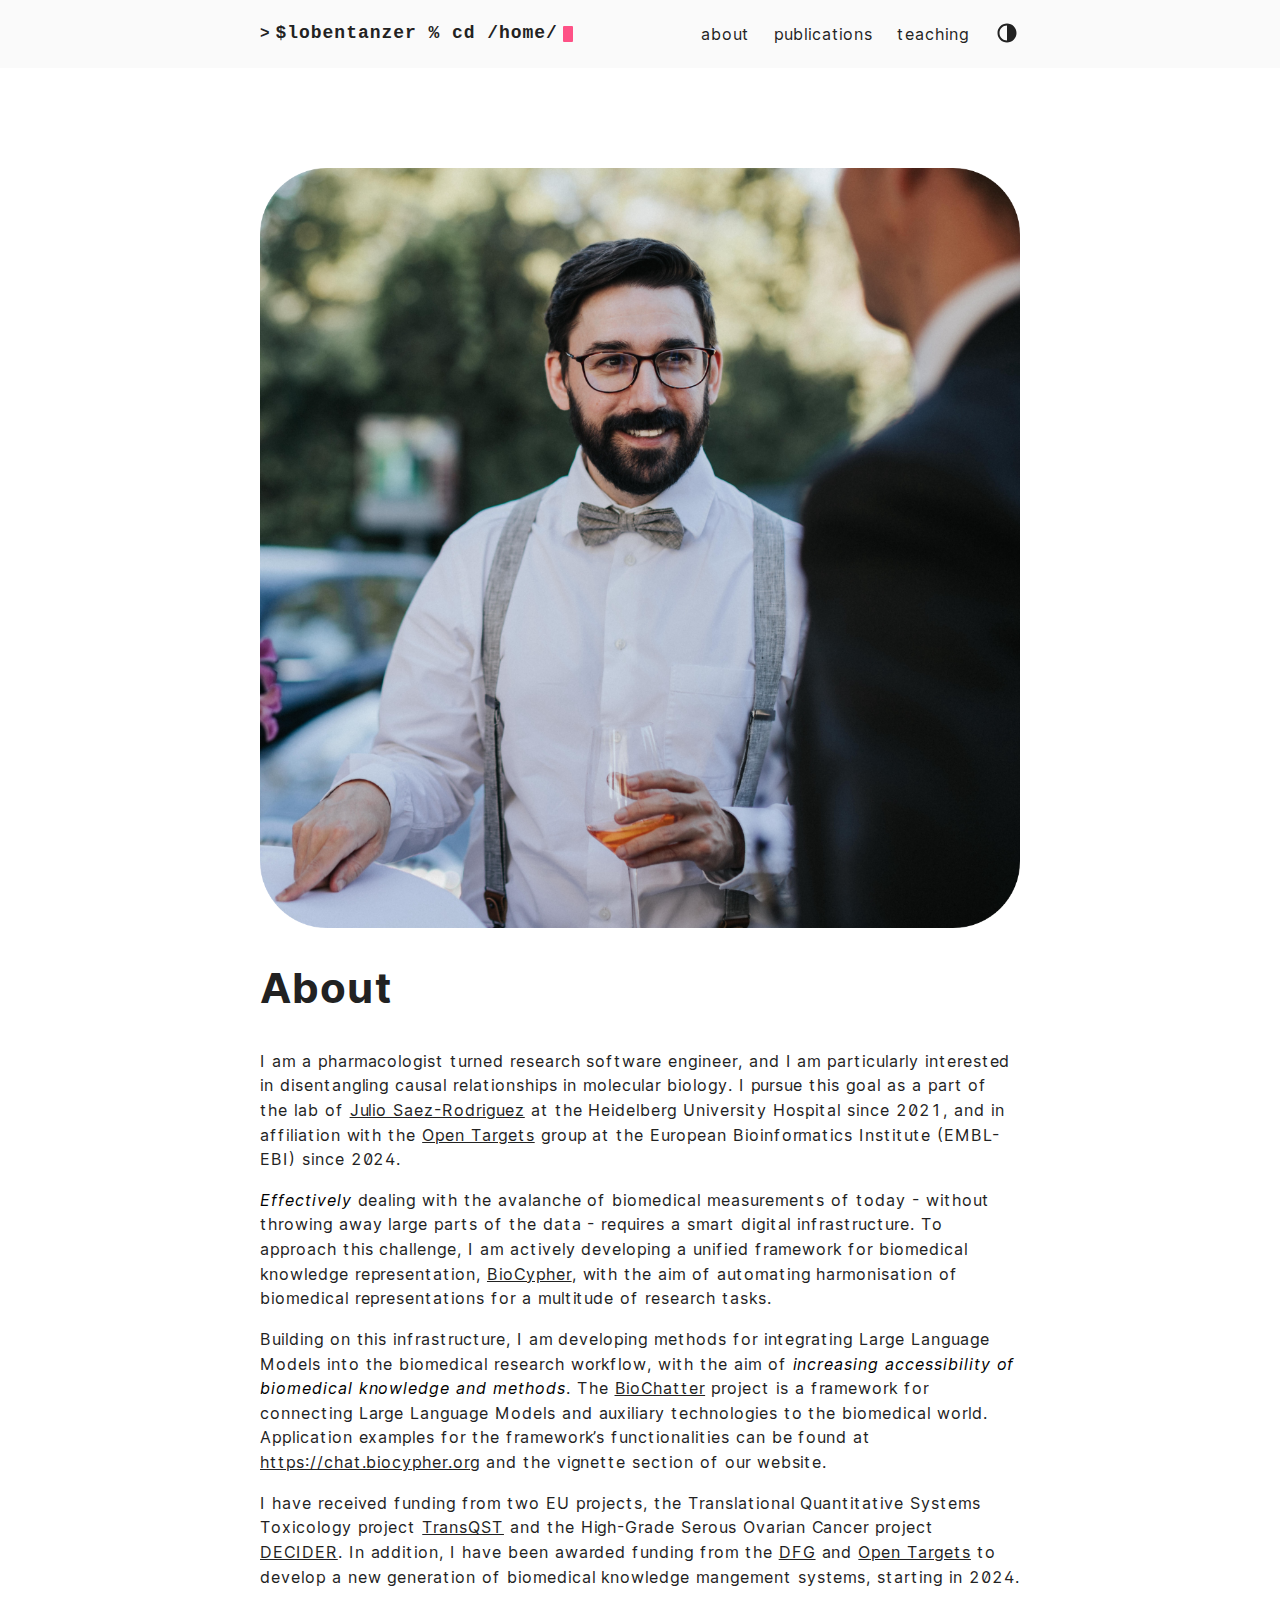
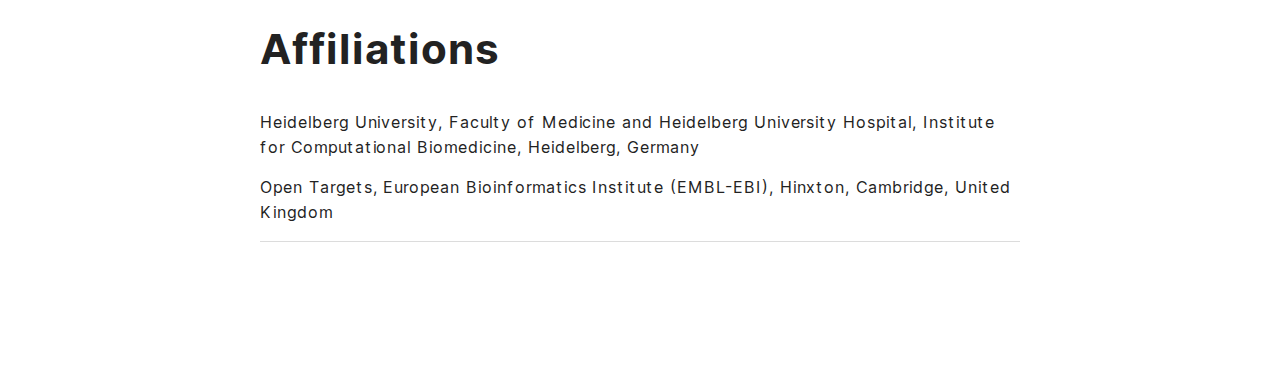
==== commit 3be7ce56: "deploy: slobentanzer/home@57a8847d6cbbe66e3c3b01dc2dc1fa7453df9ebc" ====
--- a/about/index.html
+++ b/about/index.html
@@ -121,6 +121,11 @@
                         <path d="M3 18h18v-2H3v2zm0-5h18v-2H3v2zm0-7v2h18V6H3z"/>
                     </svg>
                 </span>
+                <span class="theme-toggle not-selectable"><svg class="theme-toggler" width="24" height="24" viewBox="0 0 48 48" fill="none" xmlns="http://www.w3.org/2000/svg">
+   <path d="M22 41C32.4934 41 41 32.4934 41 22C41 11.5066 32.4934 3 22
+   3C11.5066 3 3 11.5066 3 22C3 32.4934 11.5066 41 22 41ZM7 22C7
+   13.7157 13.7157 7 22 7V37C13.7157 37 7 30.2843 7 22Z"/>
+ </svg></span>
         </span>
     </span>
 </header>
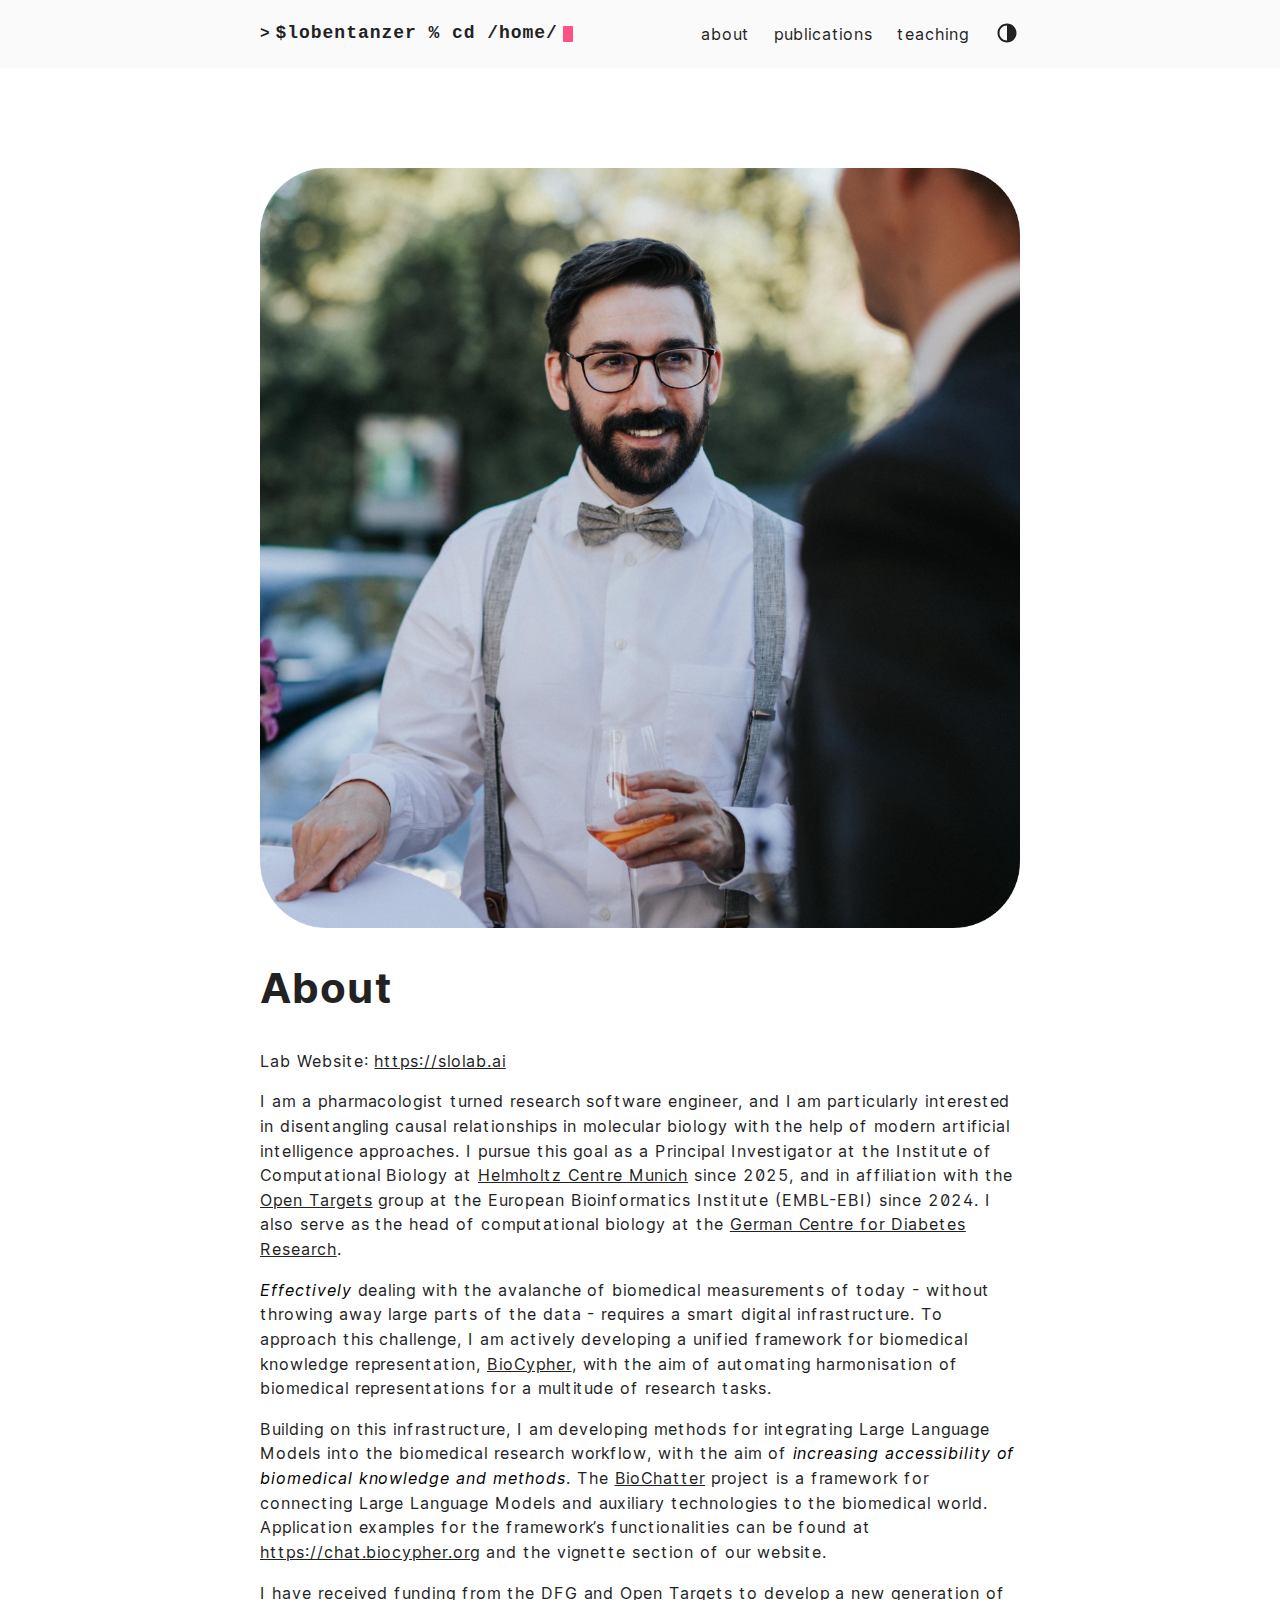
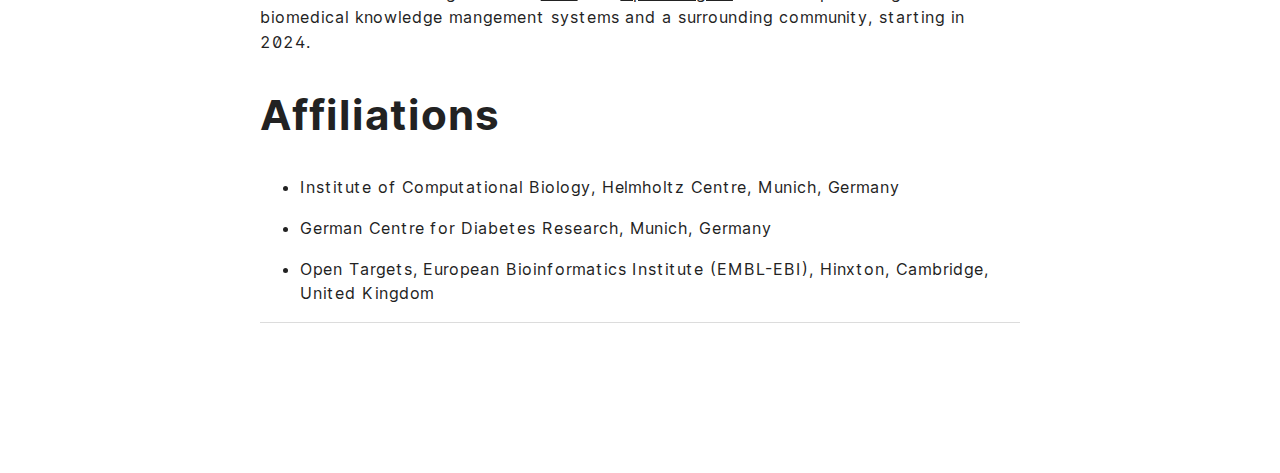
==== commit a1a6303a: "deploy: slobentanzer/home@7f12bae68b419388ea25ab128abd3386c6b58fd2" ====
--- a/about/index.html
+++ b/about/index.html
@@ -8,8 +8,8 @@
 <meta name="author"
     content="">
 <meta name="description"
-    content="About I am a pharmacologist turned research software engineer, and I am particularly interested in disentangling causal relationships in molecular biology. I pursue this goal as a part of the lab of Julio Saez-Rodriguez at the Heidelberg University Hospital since 2021, and in affiliation with the Open Targets group at the European Bioinformatics Institute (EMBL-EBI) since 2024.
-Effectively dealing with the avalanche of biomedical measurements of today - without throwing away large parts of the data - requires a smart digital infrastructure." />
+    content="About Lab Website: https://slolab.ai
+I am a pharmacologist turned research software engineer, and I am particularly interested in disentangling causal relationships in molecular biology with the help of modern artificial intelligence approaches. I pursue this goal as a Principal Investigator at the Institute of Computational Biology at Helmholtz Centre Munich since 2025, and in affiliation with the Open Targets group at the European Bioinformatics Institute (EMBL-EBI) since 2024. I also serve as the head of computational biology at the German Centre for Diabetes Research." />
 <meta name="keywords"
     content="" />
 <meta name="robots" content="noodp" />
@@ -47,23 +47,23 @@
 
 
 <meta itemprop="name" content="">
-<meta itemprop="description" content="About I am a pharmacologist turned research software engineer, and I am particularly interested in disentangling causal relationships in molecular biology. I pursue this goal as a part of the lab of Julio Saez-Rodriguez at the Heidelberg University Hospital since 2021, and in affiliation with the Open Targets group at the European Bioinformatics Institute (EMBL-EBI) since 2024.
-Effectively dealing with the avalanche of biomedical measurements of today - without throwing away large parts of the data - requires a smart digital infrastructure.">
-
-<meta itemprop="wordCount" content="253"><meta itemprop="image" content="https://slobentanzer.github.io"/>
+<meta itemprop="description" content="About Lab Website: https://slolab.ai
+I am a pharmacologist turned research software engineer, and I am particularly interested in disentangling causal relationships in molecular biology with the help of modern artificial intelligence approaches. I pursue this goal as a Principal Investigator at the Institute of Computational Biology at Helmholtz Centre Munich since 2025, and in affiliation with the Open Targets group at the European Bioinformatics Institute (EMBL-EBI) since 2024. I also serve as the head of computational biology at the German Centre for Diabetes Research.">
+
+<meta itemprop="wordCount" content="258"><meta itemprop="image" content="https://slobentanzer.github.io"/>
 <meta itemprop="keywords" content="" />
 <meta name="twitter:card" content="summary_large_image"/>
 <meta name="twitter:image" content="https://slobentanzer.github.io"/>
 
 <meta name="twitter:title" content=""/>
-<meta name="twitter:description" content="About I am a pharmacologist turned research software engineer, and I am particularly interested in disentangling causal relationships in molecular biology. I pursue this goal as a part of the lab of Julio Saez-Rodriguez at the Heidelberg University Hospital since 2021, and in affiliation with the Open Targets group at the European Bioinformatics Institute (EMBL-EBI) since 2024.
-Effectively dealing with the avalanche of biomedical measurements of today - without throwing away large parts of the data - requires a smart digital infrastructure."/>
+<meta name="twitter:description" content="About Lab Website: https://slolab.ai
+I am a pharmacologist turned research software engineer, and I am particularly interested in disentangling causal relationships in molecular biology with the help of modern artificial intelligence approaches. I pursue this goal as a Principal Investigator at the Institute of Computational Biology at Helmholtz Centre Munich since 2025, and in affiliation with the Open Targets group at the European Bioinformatics Institute (EMBL-EBI) since 2024. I also serve as the head of computational biology at the German Centre for Diabetes Research."/>
 
 
 
 <meta property="og:title" content="" />
-<meta property="og:description" content="About I am a pharmacologist turned research software engineer, and I am particularly interested in disentangling causal relationships in molecular biology. I pursue this goal as a part of the lab of Julio Saez-Rodriguez at the Heidelberg University Hospital since 2021, and in affiliation with the Open Targets group at the European Bioinformatics Institute (EMBL-EBI) since 2024.
-Effectively dealing with the avalanche of biomedical measurements of today - without throwing away large parts of the data - requires a smart digital infrastructure." />
+<meta property="og:description" content="About Lab Website: https://slolab.ai
+I am a pharmacologist turned research software engineer, and I am particularly interested in disentangling causal relationships in molecular biology with the help of modern artificial intelligence approaches. I pursue this goal as a Principal Investigator at the Institute of Computational Biology at Helmholtz Centre Munich since 2025, and in affiliation with the Open Targets group at the European Bioinformatics Institute (EMBL-EBI) since 2024. I also serve as the head of computational biology at the German Centre for Diabetes Research." />
 <meta property="og:type" content="article" />
 <meta property="og:url" content="https://slobentanzer.github.io/about/" /><meta property="og:image" content="https://slobentanzer.github.io"/><meta property="article:section" content="" />
 
@@ -150,12 +150,16 @@
             <div class="post-content">
                 <p><img src="/images/full_frame_1200_rounded_edges.png" alt="Profile Picture"></p>
 <h1 id="about">About</h1>
+<p>Lab Website: <a href="https://slolab.ai">https://slolab.ai</a></p>
 <p>I am a pharmacologist turned research software engineer, and I am particularly
-interested in disentangling causal relationships in molecular biology. I pursue
-this goal as a part of the lab of <a href="https://saezlab.org">Julio Saez-Rodriguez</a> at
-the Heidelberg University Hospital since 2021, and in affiliation with the <a href="https://opentargets.org">Open
-Targets</a> group at the European Bioinformatics Institute
-(EMBL-EBI) since 2024.</p>
+interested in disentangling causal relationships in molecular biology with the
+help of modern artificial intelligence approaches. I pursue this goal as a
+Principal Investigator at the Institute of Computational Biology at <a href="https://www.helmholtz-munich.de/en/">Helmholtz
+Centre Munich</a> since 2025, and in
+affiliation with the <a href="https://opentargets.org">Open Targets</a> group at the
+European Bioinformatics Institute (EMBL-EBI) since 2024. I also serve as the
+head of computational biology at the <a href="https://www.dzd-ev.de/en/">German Centre for Diabetes
+Research</a>.</p>
 <p><em>Effectively</em> dealing with the avalanche of biomedical measurements of
 today - without throwing away large parts of the data -  requires a smart
 digital infrastructure. To approach this challenge, I am actively developing a
@@ -170,17 +174,21 @@
 examples for the framework&rsquo;s functionalities can be found at
 <a href="https://chat.biocypher.org">https://chat.biocypher.org</a> and the vignette
 section of our website.</p>
-<p>I have received funding from two EU projects, the Translational Quantitative
-Systems Toxicology project <a href="https://transqst.org">TransQST</a> and the High-Grade
-Serous Ovarian Cancer project <a href="https://deciderproject.eu">DECIDER</a>. In addition,
-I have been awarded funding from the <a href="https://dfg.de">DFG</a> and <a href="https://www.opentargets.org">Open
+<p>I have received funding from the <a href="https://dfg.de/en/">DFG</a> and <a href="https://www.opentargets.org">Open
 Targets</a> to develop a new generation of biomedical
-knowledge mangement systems, starting in 2024.</p>
+knowledge mangement systems and a surrounding community, starting in 2024.</p>
 <h1 id="affiliations">Affiliations</h1>
-<p>Heidelberg University, Faculty of Medicine and Heidelberg University Hospital,
-Institute for Computational Biomedicine, Heidelberg, Germany</p>
-<p>Open Targets, European Bioinformatics Institute (EMBL-EBI), Hinxton, Cambridge,
-United Kingdom</p>
+<ul>
+<li>
+<p>Institute of Computational Biology, Helmholtz Centre, Munich, Germany</p>
+</li>
+<li>
+<p>German Centre for Diabetes Research, Munich, Germany</p>
+</li>
+<li>
+<p>Open Targets, European Bioinformatics Institute (EMBL-EBI), Hinxton, Cambridge, United Kingdom</p>
+</li>
+</ul>
 
             </div>
         </article>
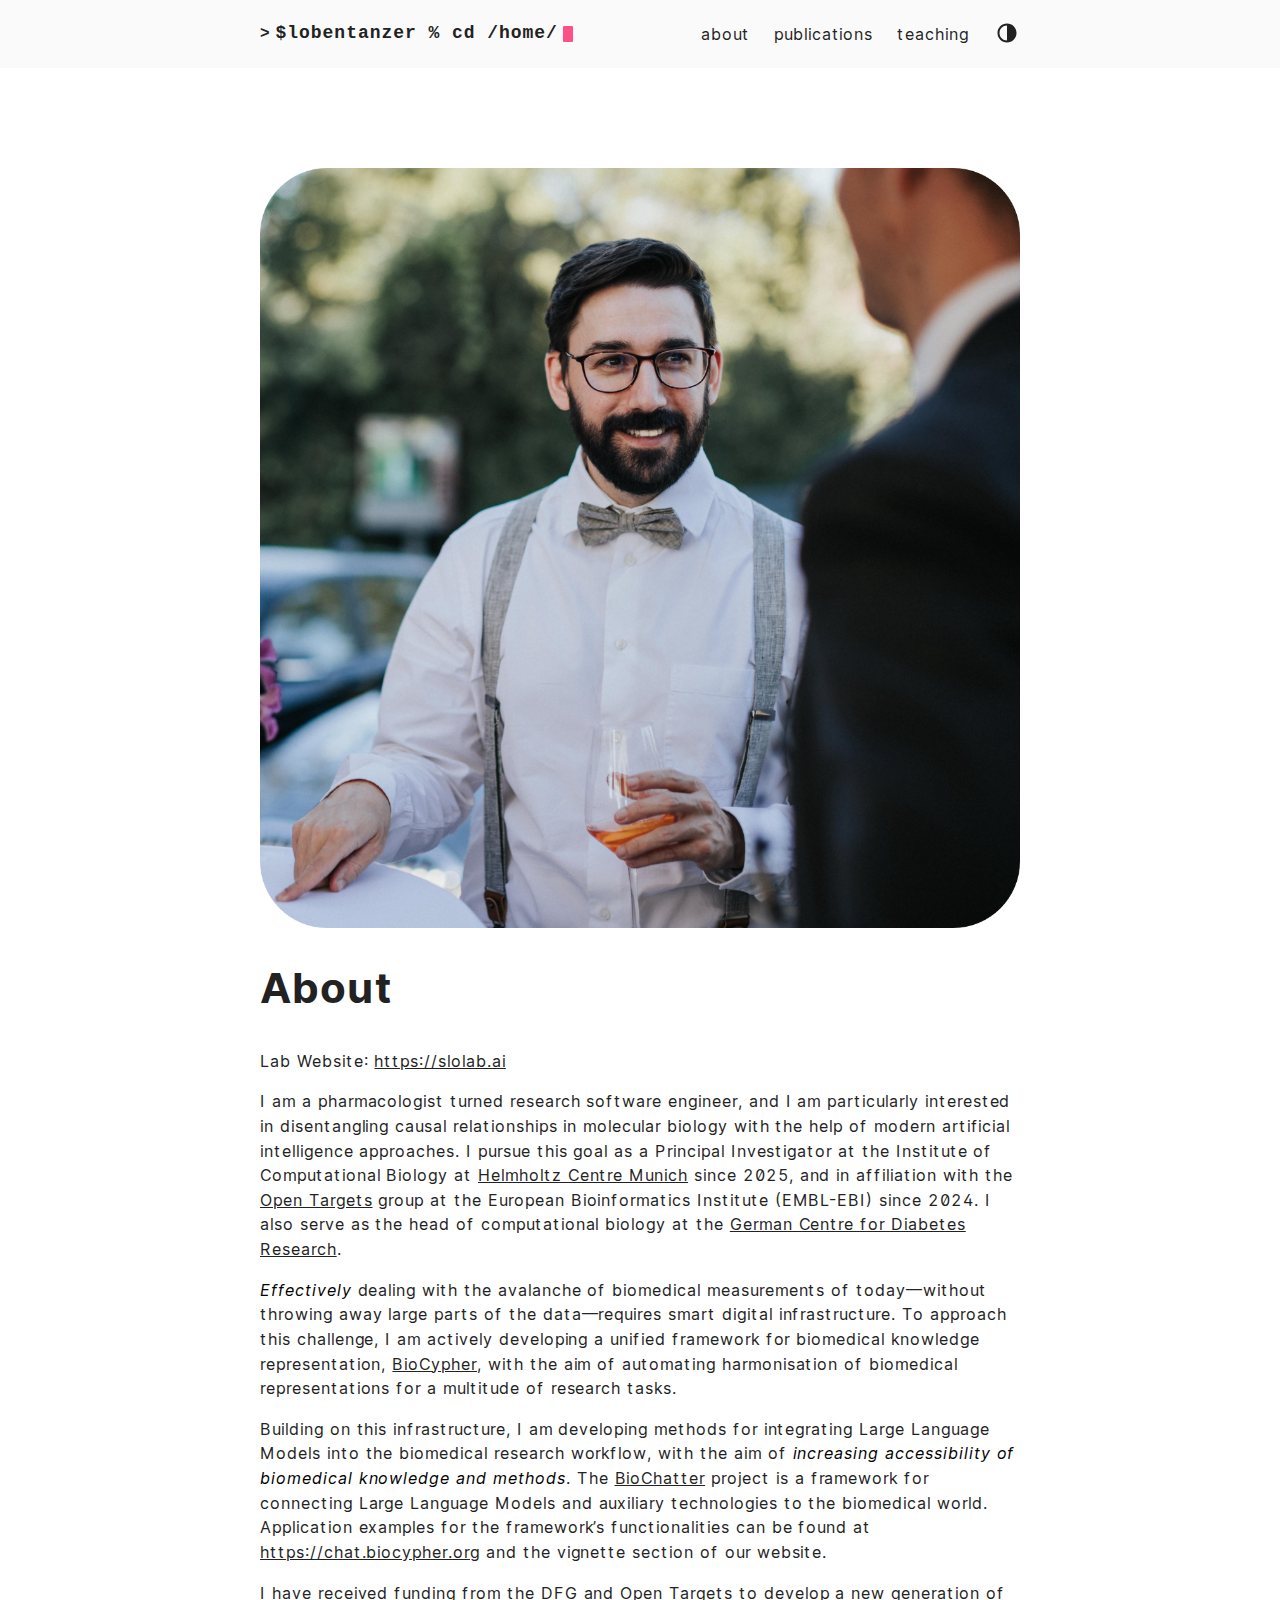
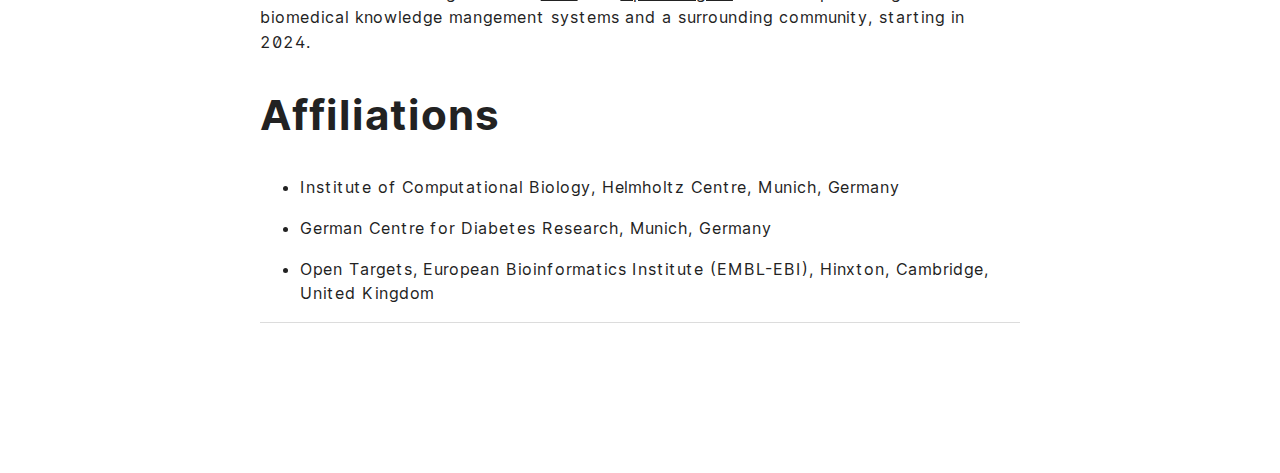
==== commit 48236679: "deploy: slobentanzer/home@47be57a06121bc9b3f763a5db8b05686152ed243" ====
--- a/about/index.html
+++ b/about/index.html
@@ -50,7 +50,7 @@
 <meta itemprop="description" content="About Lab Website: https://slolab.ai
 I am a pharmacologist turned research software engineer, and I am particularly interested in disentangling causal relationships in molecular biology with the help of modern artificial intelligence approaches. I pursue this goal as a Principal Investigator at the Institute of Computational Biology at Helmholtz Centre Munich since 2025, and in affiliation with the Open Targets group at the European Bioinformatics Institute (EMBL-EBI) since 2024. I also serve as the head of computational biology at the German Centre for Diabetes Research.">
 
-<meta itemprop="wordCount" content="258"><meta itemprop="image" content="https://slobentanzer.github.io"/>
+<meta itemprop="wordCount" content="253"><meta itemprop="image" content="https://slobentanzer.github.io"/>
 <meta itemprop="keywords" content="" />
 <meta name="twitter:card" content="summary_large_image"/>
 <meta name="twitter:image" content="https://slobentanzer.github.io"/>
@@ -161,9 +161,9 @@
 head of computational biology at the <a href="https://www.dzd-ev.de/en/">German Centre for Diabetes
 Research</a>.</p>
 <p><em>Effectively</em> dealing with the avalanche of biomedical measurements of
-today - without throwing away large parts of the data -  requires a smart
-digital infrastructure. To approach this challenge, I am actively developing a
-unified framework for biomedical knowledge representation,
+today—without throwing away large parts of the data—requires smart digital
+infrastructure. To approach this challenge, I am actively developing a unified
+framework for biomedical knowledge representation,
 <a href="https://biocypher.org">BioCypher</a>, with the aim of automating harmonisation of
 biomedical representations for a multitude of research tasks.</p>
 <p>Building on this infrastructure, I am developing methods for integrating Large
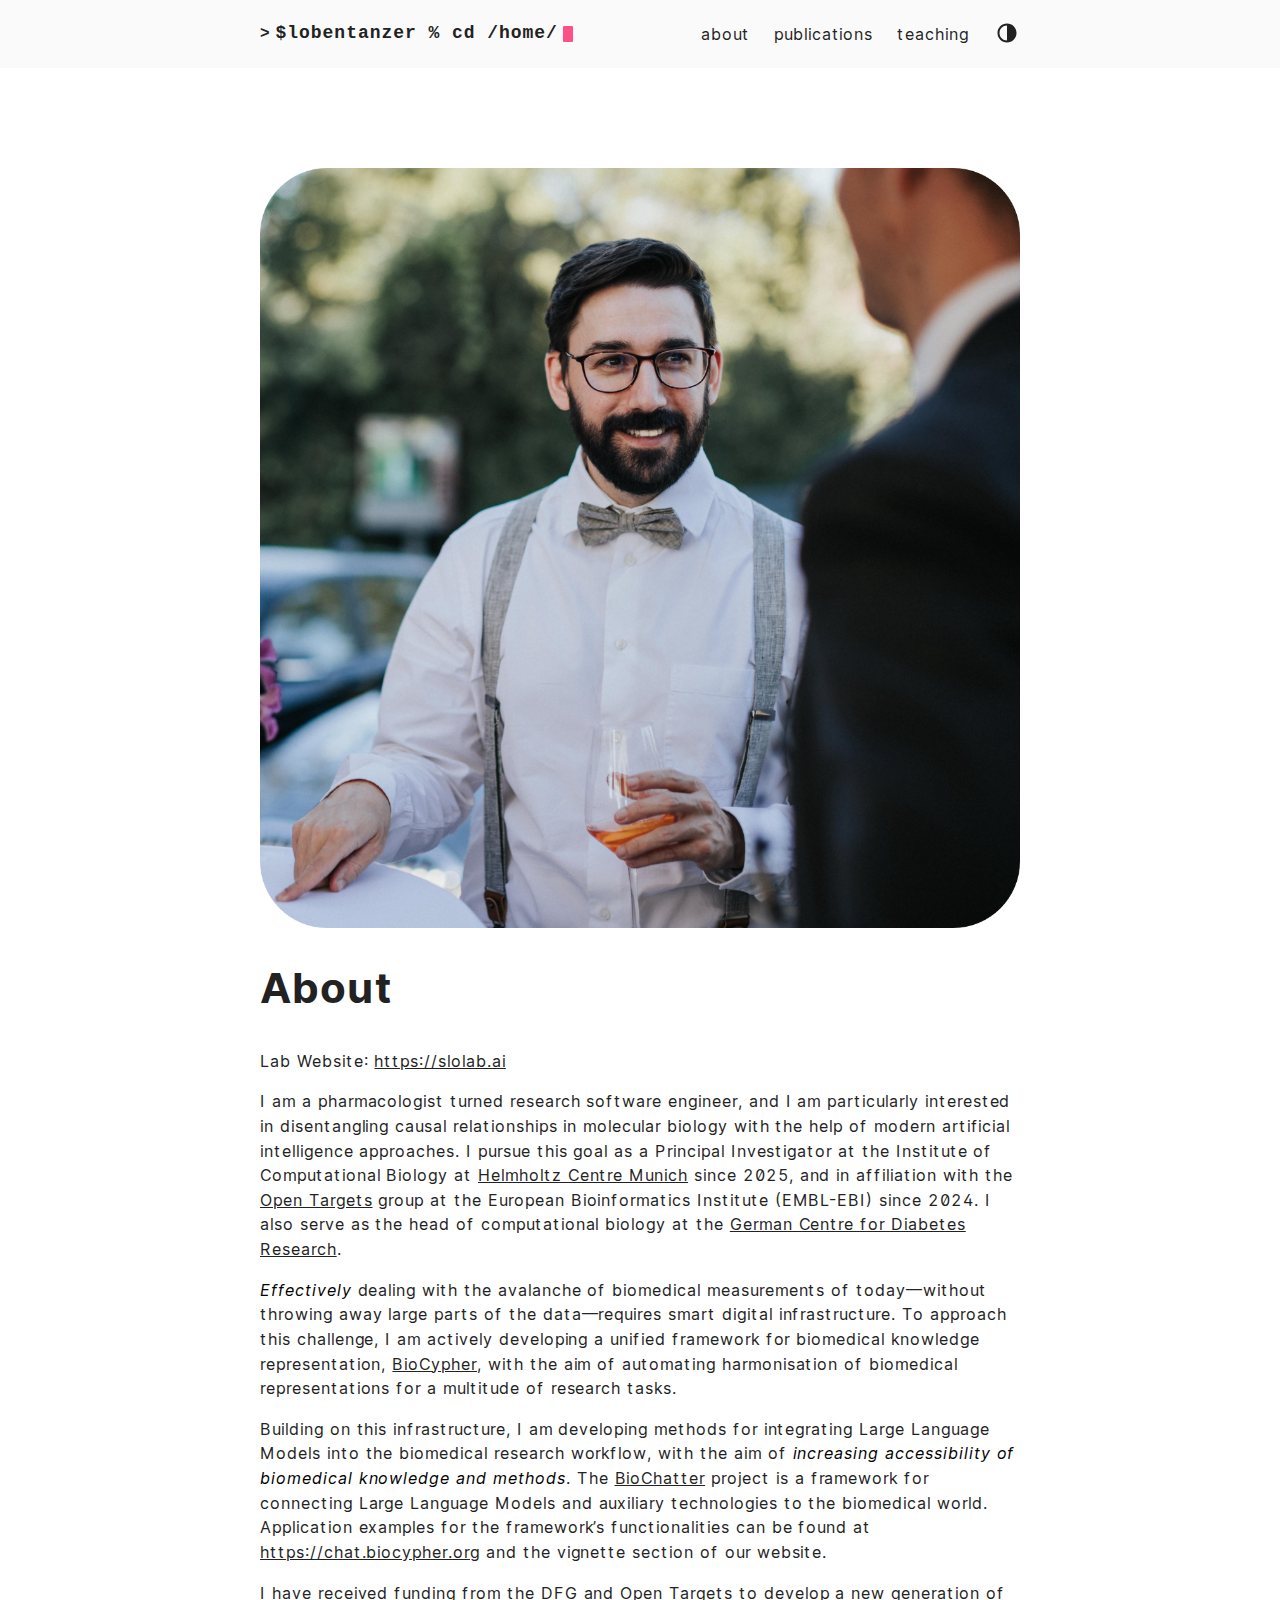
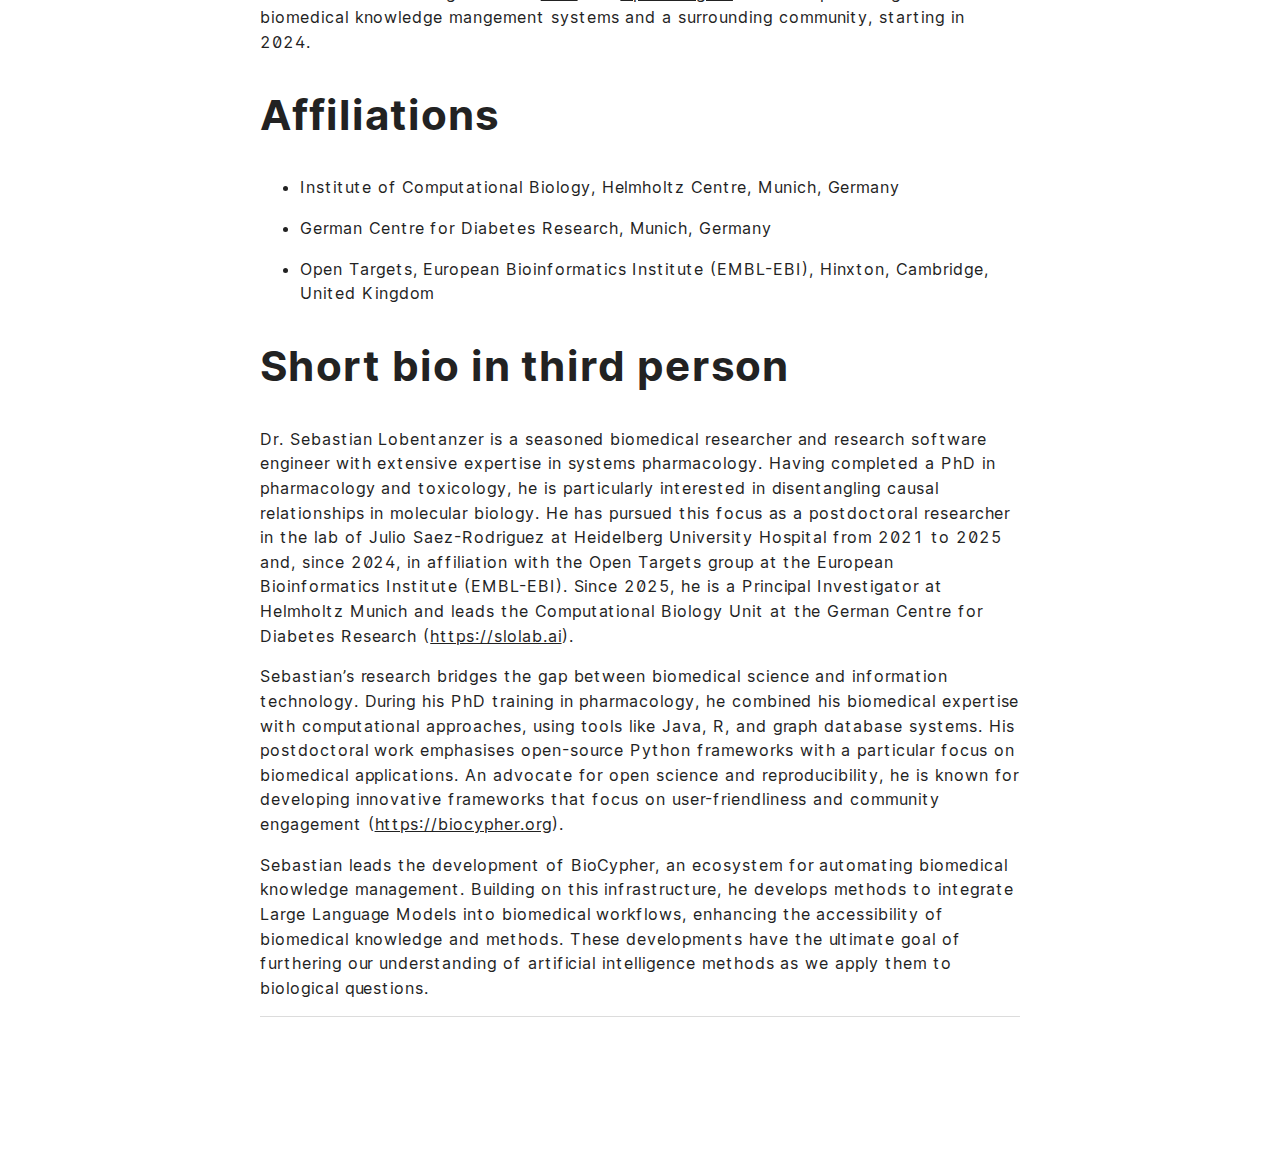
==== commit acd068c2: "deploy: slobentanzer/home@5f376bd96c7148391276c27fbb13bb7705982593" ====
--- a/about/index.html
+++ b/about/index.html
@@ -50,7 +50,7 @@
 <meta itemprop="description" content="About Lab Website: https://slolab.ai
 I am a pharmacologist turned research software engineer, and I am particularly interested in disentangling causal relationships in molecular biology with the help of modern artificial intelligence approaches. I pursue this goal as a Principal Investigator at the Institute of Computational Biology at Helmholtz Centre Munich since 2025, and in affiliation with the Open Targets group at the European Bioinformatics Institute (EMBL-EBI) since 2024. I also serve as the head of computational biology at the German Centre for Diabetes Research.">
 
-<meta itemprop="wordCount" content="253"><meta itemprop="image" content="https://slobentanzer.github.io"/>
+<meta itemprop="wordCount" content="485"><meta itemprop="image" content="https://slobentanzer.github.io"/>
 <meta itemprop="keywords" content="" />
 <meta name="twitter:card" content="summary_large_image"/>
 <meta name="twitter:image" content="https://slobentanzer.github.io"/>
@@ -189,6 +189,30 @@
 <p>Open Targets, European Bioinformatics Institute (EMBL-EBI), Hinxton, Cambridge, United Kingdom</p>
 </li>
 </ul>
+<h1 id="short-bio-in-third-person">Short bio in third person</h1>
+<p>Dr. Sebastian Lobentanzer is a seasoned biomedical researcher and research
+software engineer with extensive expertise in systems pharmacology. Having
+completed a PhD in pharmacology and toxicology, he is particularly interested in
+disentangling causal relationships in molecular biology. He has pursued this
+focus as a postdoctoral researcher in the lab of Julio Saez-Rodriguez at
+Heidelberg University Hospital from 2021 to 2025 and, since 2024, in affiliation
+with the Open Targets group at the European Bioinformatics Institute (EMBL-EBI).
+Since 2025, he is a Principal Investigator at Helmholtz Munich and leads the
+Computational Biology Unit at the German Centre for Diabetes Research
+(<a href="https://slolab.ai">https://slolab.ai</a>).</p>
+<p>Sebastian&rsquo;s research bridges the gap between biomedical science and information
+technology. During his PhD training in pharmacology, he combined his biomedical
+expertise with computational approaches, using tools like Java, R, and graph
+database systems. His postdoctoral work emphasises open-source Python frameworks
+with a particular focus on biomedical applications. An advocate for open science
+and reproducibility, he is known for developing innovative frameworks that focus
+on user-friendliness and community engagement (<a href="https://biocypher.org">https://biocypher.org</a>).</p>
+<p>Sebastian leads the development of BioCypher, an ecosystem for automating
+biomedical knowledge management. Building on this infrastructure, he develops
+methods to integrate Large Language Models into biomedical workflows, enhancing
+the accessibility of biomedical knowledge and methods. These developments have
+the ultimate goal of furthering our understanding of artificial intelligence
+methods as we apply them to biological questions.</p>
 
             </div>
         </article>
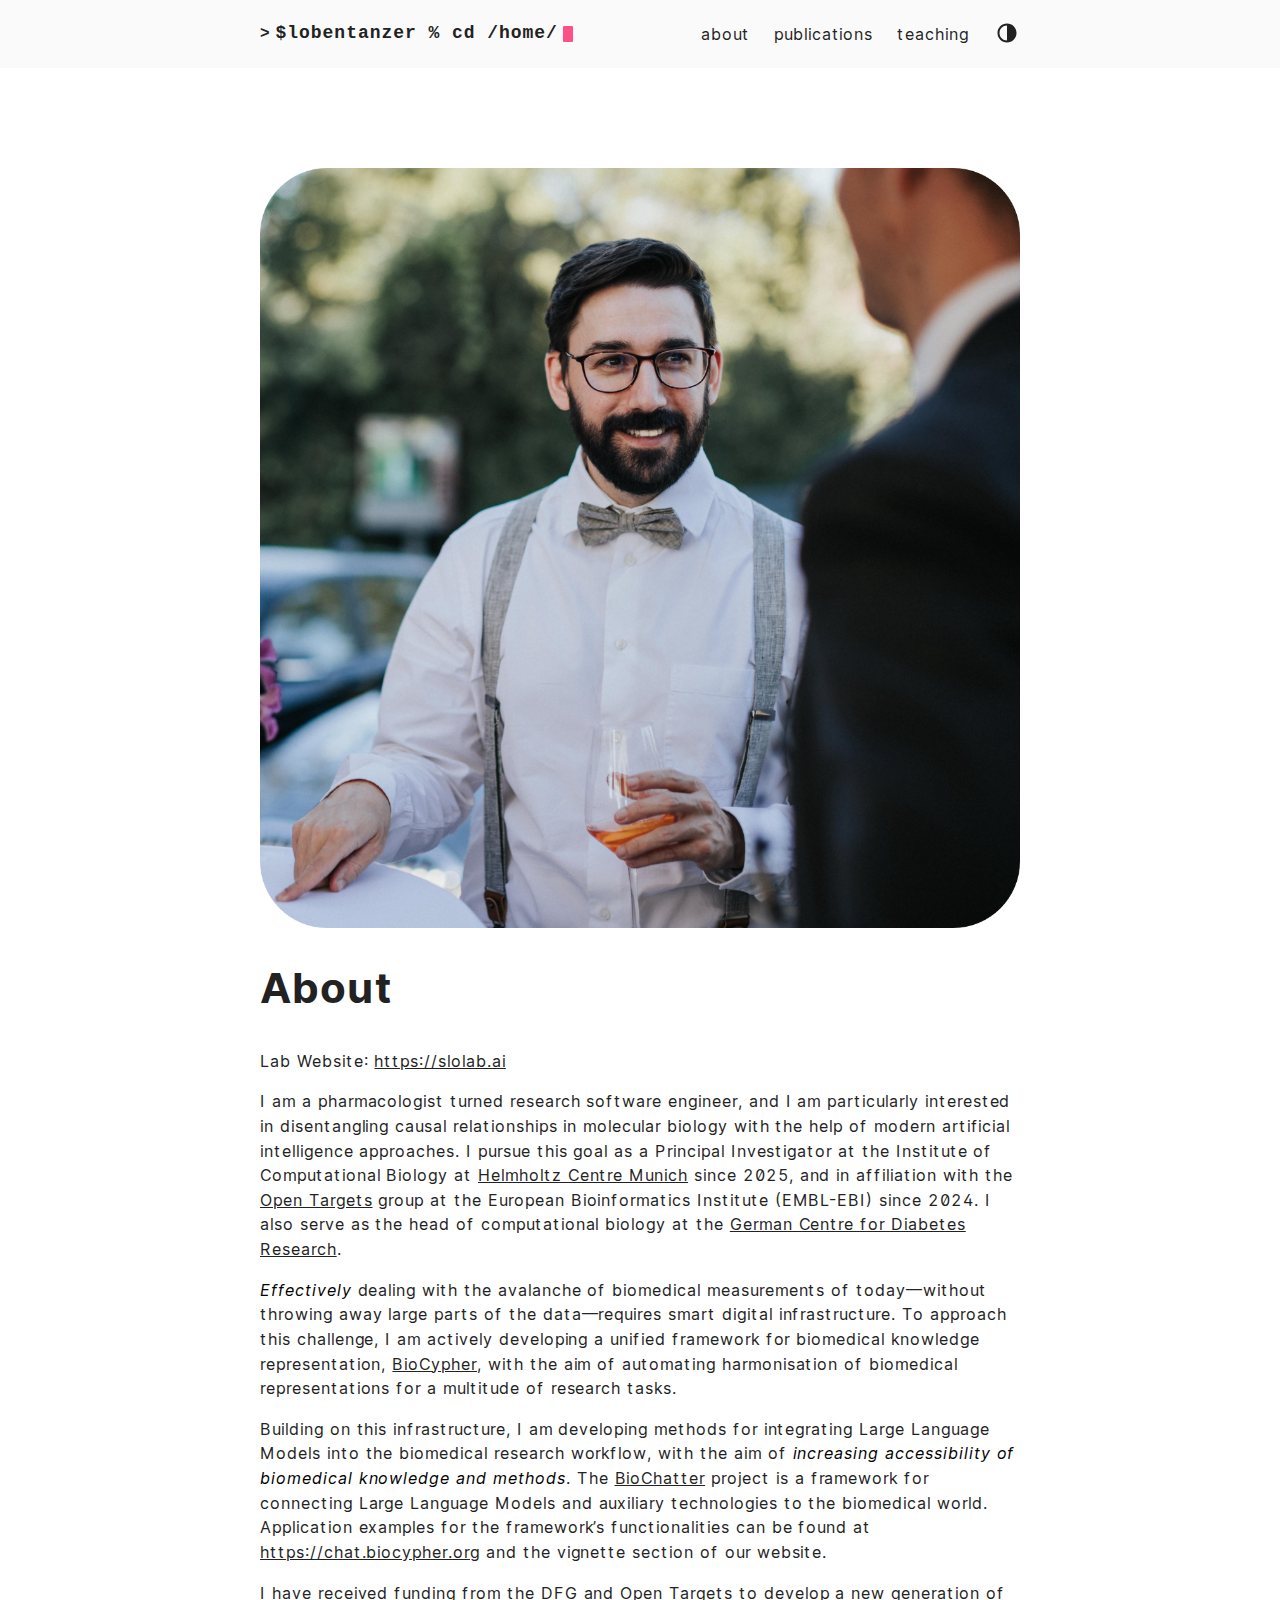
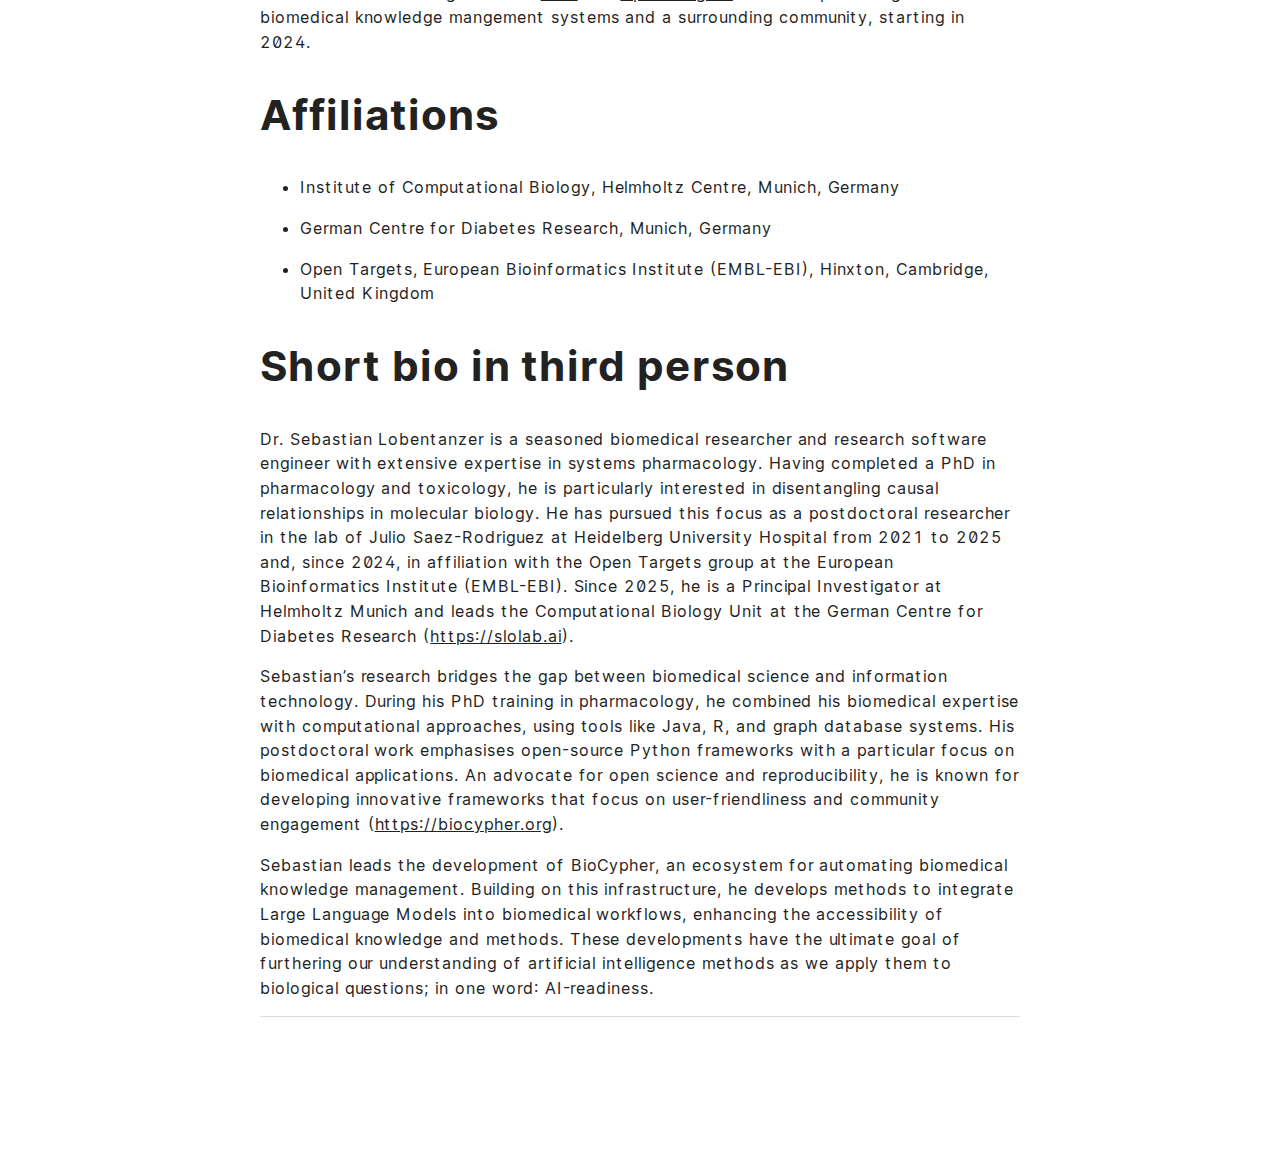
==== commit a055a934: "deploy: slobentanzer/home@4ef6848f3be45e41805f9c78129da3369402e9a1" ====
--- a/about/index.html
+++ b/about/index.html
@@ -50,7 +50,7 @@
 <meta itemprop="description" content="About Lab Website: https://slolab.ai
 I am a pharmacologist turned research software engineer, and I am particularly interested in disentangling causal relationships in molecular biology with the help of modern artificial intelligence approaches. I pursue this goal as a Principal Investigator at the Institute of Computational Biology at Helmholtz Centre Munich since 2025, and in affiliation with the Open Targets group at the European Bioinformatics Institute (EMBL-EBI) since 2024. I also serve as the head of computational biology at the German Centre for Diabetes Research.">
 
-<meta itemprop="wordCount" content="485"><meta itemprop="image" content="https://slobentanzer.github.io"/>
+<meta itemprop="wordCount" content="489"><meta itemprop="image" content="https://slobentanzer.github.io"/>
 <meta itemprop="keywords" content="" />
 <meta name="twitter:card" content="summary_large_image"/>
 <meta name="twitter:image" content="https://slobentanzer.github.io"/>
@@ -212,7 +212,7 @@
 methods to integrate Large Language Models into biomedical workflows, enhancing
 the accessibility of biomedical knowledge and methods. These developments have
 the ultimate goal of furthering our understanding of artificial intelligence
-methods as we apply them to biological questions.</p>
+methods as we apply them to biological questions; in one word: AI-readiness.</p>
 
             </div>
         </article>
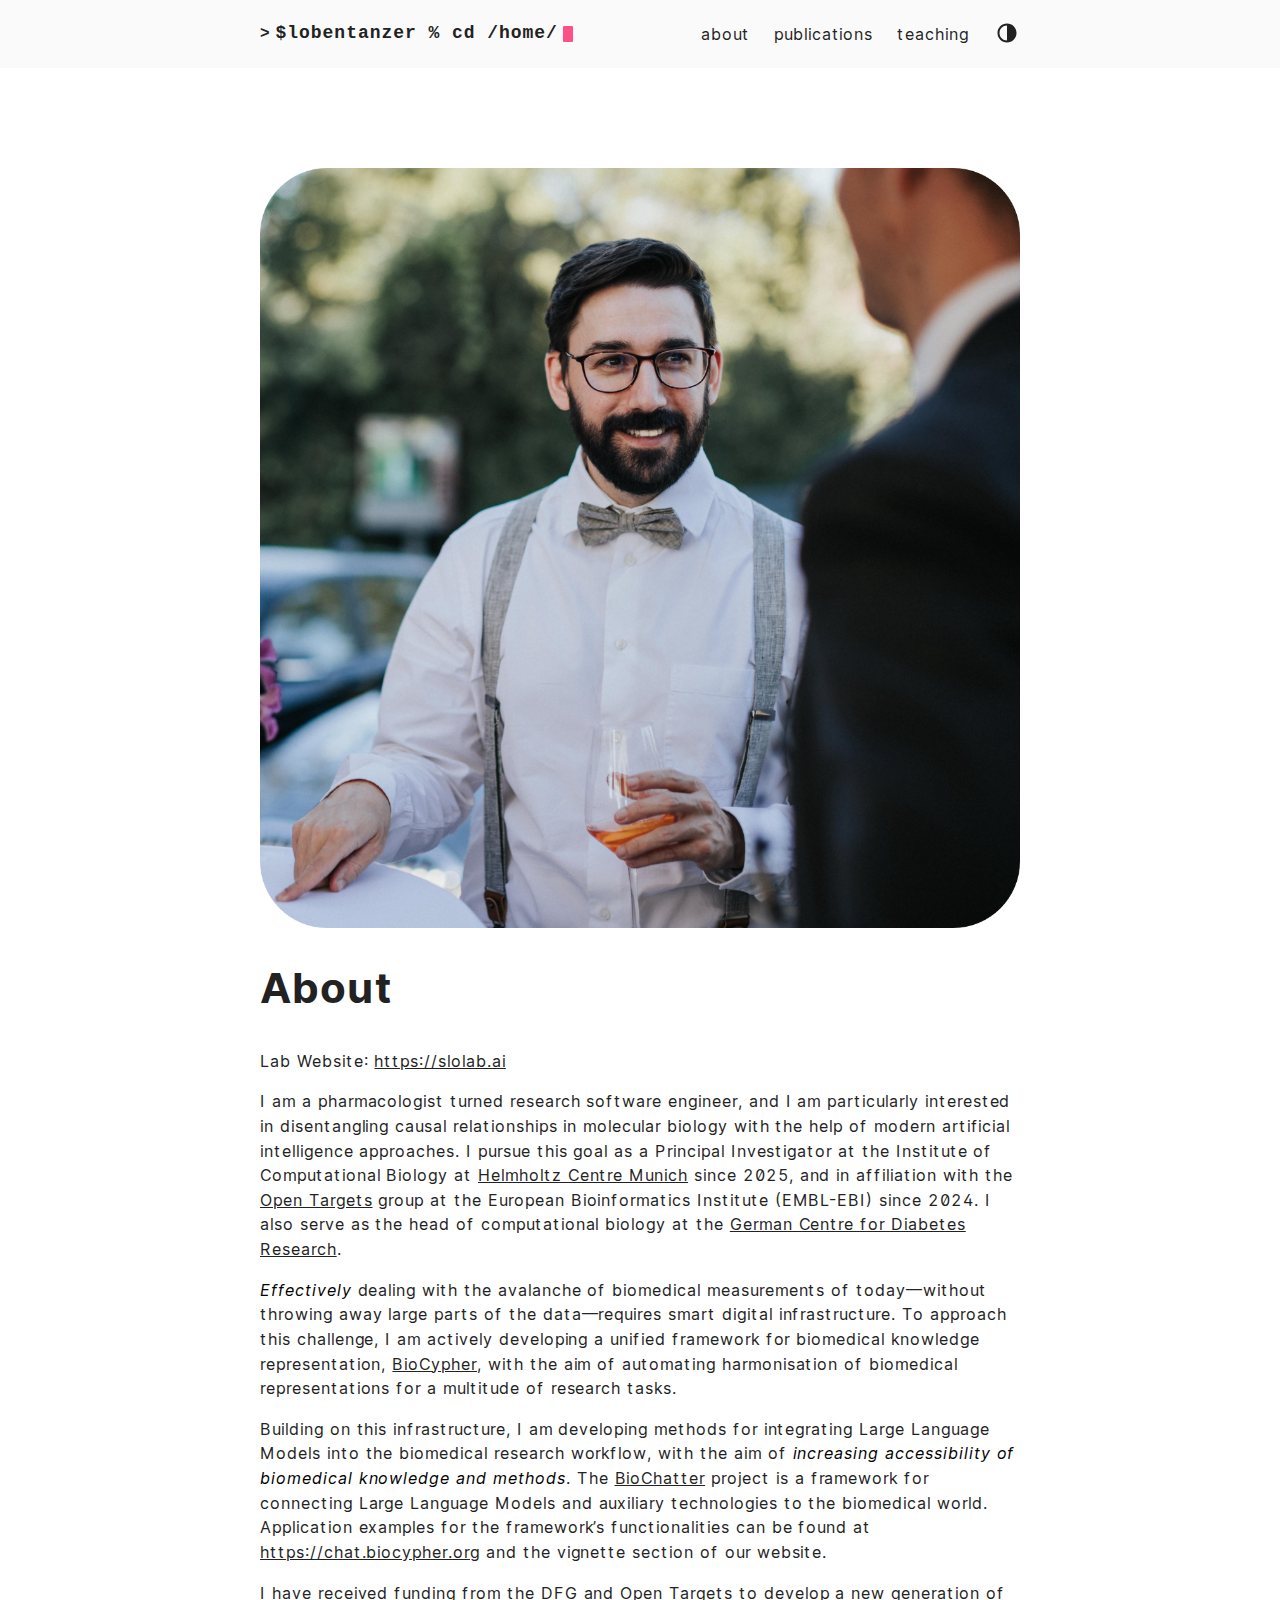
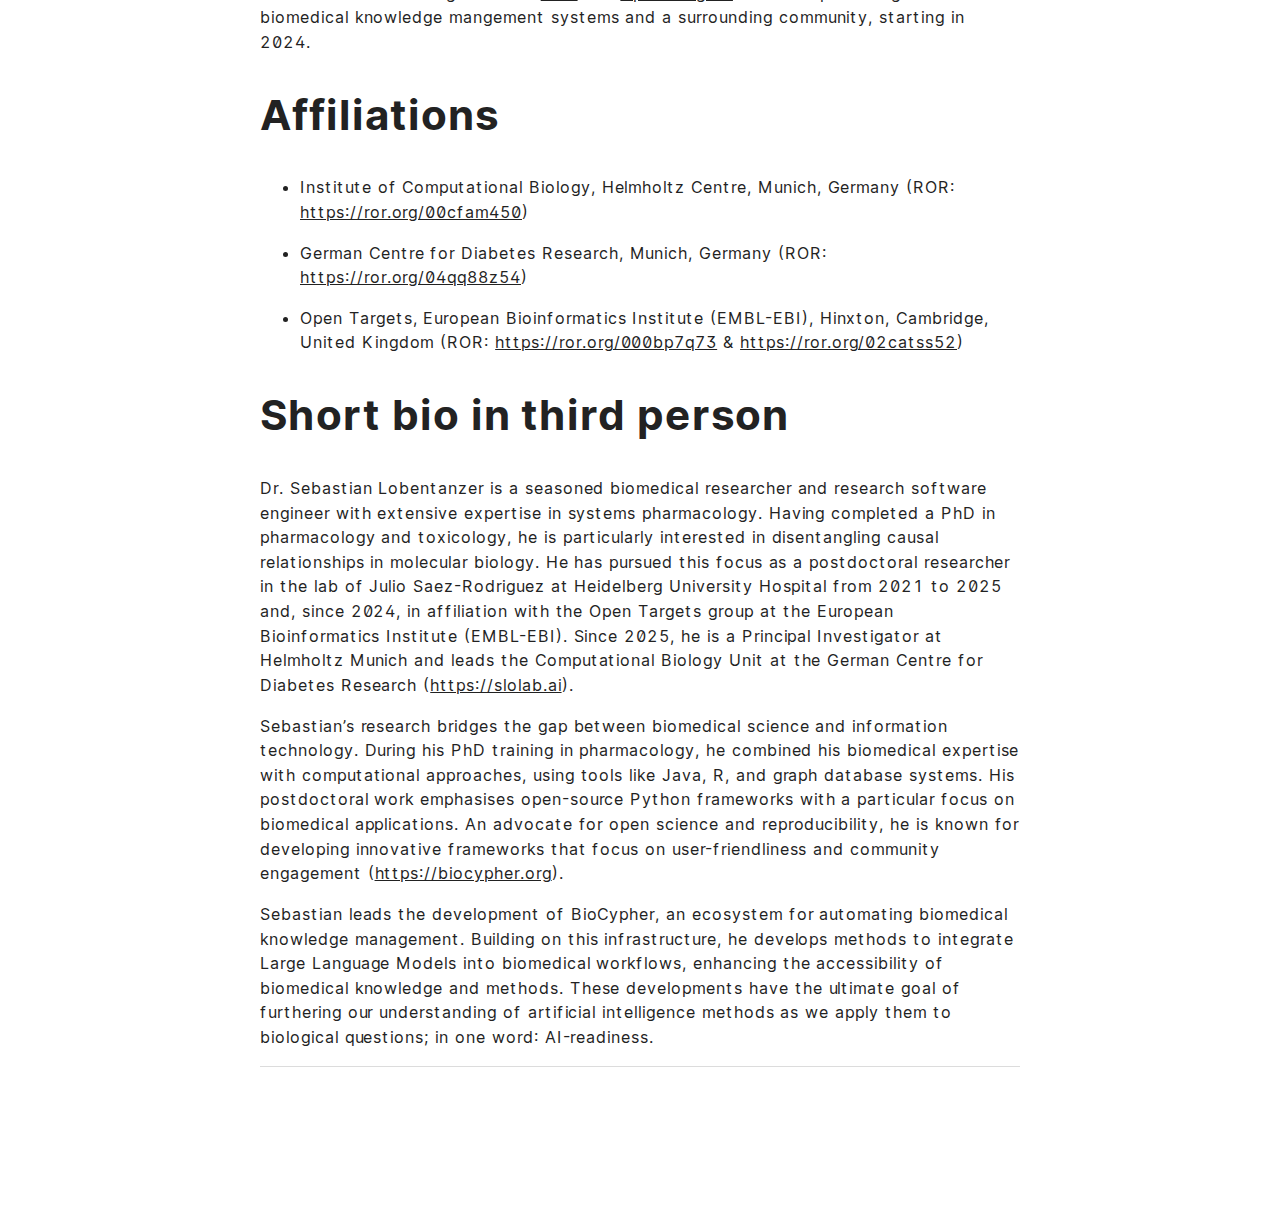
==== commit 8e9b456f: "deploy: slobentanzer/home@0af2c7c0905ce927b78da38afc54649e7909e45a" ====
--- a/about/index.html
+++ b/about/index.html
@@ -50,7 +50,7 @@
 <meta itemprop="description" content="About Lab Website: https://slolab.ai
 I am a pharmacologist turned research software engineer, and I am particularly interested in disentangling causal relationships in molecular biology with the help of modern artificial intelligence approaches. I pursue this goal as a Principal Investigator at the Institute of Computational Biology at Helmholtz Centre Munich since 2025, and in affiliation with the Open Targets group at the European Bioinformatics Institute (EMBL-EBI) since 2024. I also serve as the head of computational biology at the German Centre for Diabetes Research.">
 
-<meta itemprop="wordCount" content="489"><meta itemprop="image" content="https://slobentanzer.github.io"/>
+<meta itemprop="wordCount" content="497"><meta itemprop="image" content="https://slobentanzer.github.io"/>
 <meta itemprop="keywords" content="" />
 <meta name="twitter:card" content="summary_large_image"/>
 <meta name="twitter:image" content="https://slobentanzer.github.io"/>
@@ -180,13 +180,17 @@
 <h1 id="affiliations">Affiliations</h1>
 <ul>
 <li>
-<p>Institute of Computational Biology, Helmholtz Centre, Munich, Germany</p>
+<p>Institute of Computational Biology, Helmholtz Centre, Munich, Germany (ROR:
+<a href="https://ror.org/00cfam450">https://ror.org/00cfam450</a>)</p>
 </li>
 <li>
-<p>German Centre for Diabetes Research, Munich, Germany</p>
+<p>German Centre for Diabetes Research, Munich, Germany (ROR:
+<a href="https://ror.org/04qq88z54">https://ror.org/04qq88z54</a>)</p>
 </li>
 <li>
-<p>Open Targets, European Bioinformatics Institute (EMBL-EBI), Hinxton, Cambridge, United Kingdom</p>
+<p>Open Targets, European Bioinformatics Institute (EMBL-EBI), Hinxton,
+Cambridge, United Kingdom (ROR: <a href="https://ror.org/000bp7q73">https://ror.org/000bp7q73</a> &amp;
+<a href="https://ror.org/02catss52">https://ror.org/02catss52</a>)</p>
 </li>
 </ul>
 <h1 id="short-bio-in-third-person">Short bio in third person</h1>
